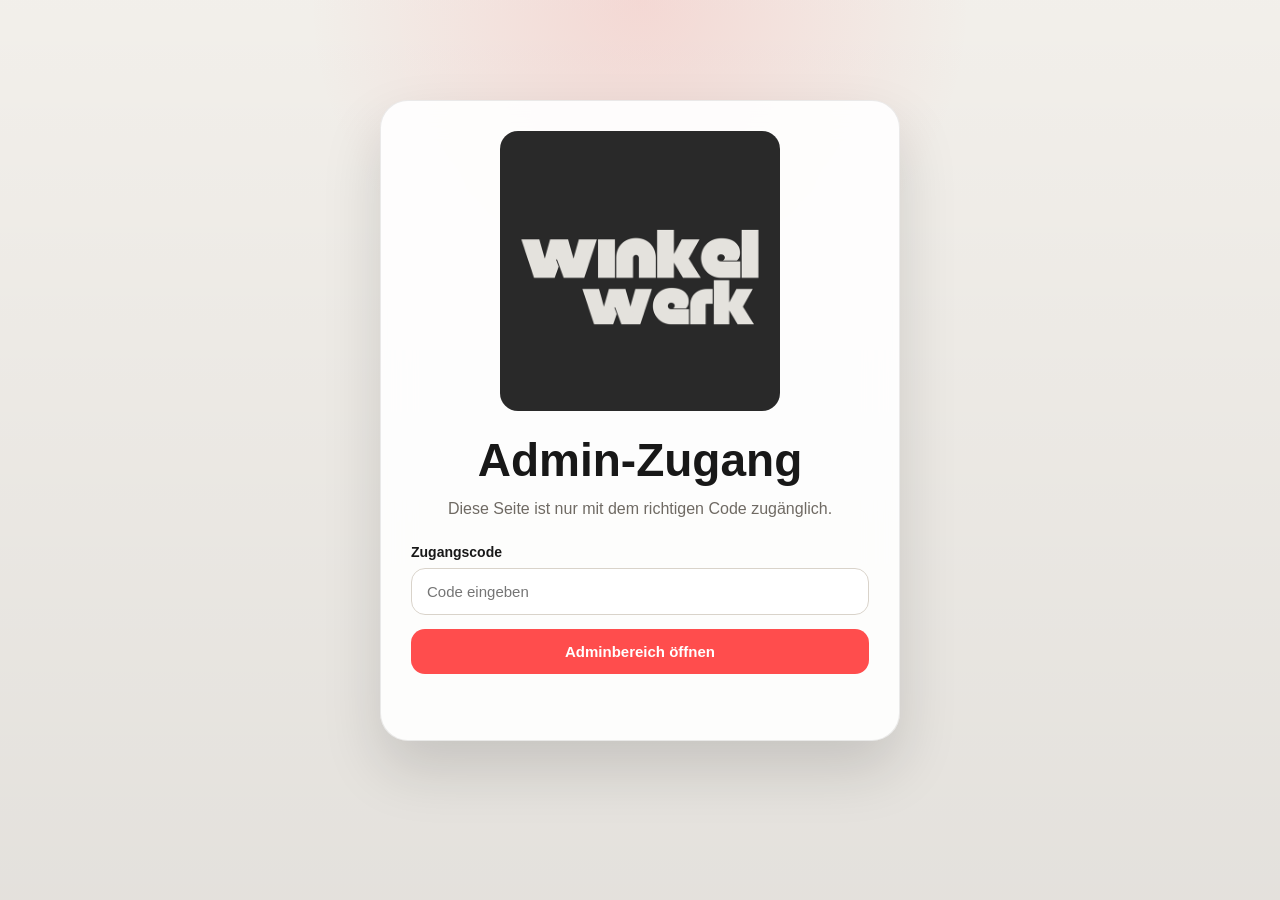
==== admin/index.html @ fc5ae202 "Add modular admin-managed menu" ====
<!DOCTYPE html>
<html lang="de">
<head>
  <meta charset="UTF-8">
  <meta name="viewport" content="width=device-width, initial-scale=1.0">
  <meta name="robots" content="noindex,nofollow">
  <meta name="theme-color" content="#101114">
  <meta name="color-scheme" content="light dark">
  <title>Winkelwerk Admin</title>
  <link rel="icon" type="image/png" href="../winkelwerlk.png">
  <link rel="apple-touch-icon" sizes="180x180" href="../apple-touch-icon.png">
  <link rel="manifest" href="../manifest.webmanifest">
  <script src="../app-config.js"></script>

  <style>
    :root {
      color-scheme: dark light;
      --bg: #f7f4ef;
      --panel: rgba(255, 255, 255, 0.9);
      --panel-strong: #ffffff;
      --text: #181818;
      --muted: #6f6a63;
      --border: rgba(0, 0, 0, 0.08);
      --accent: #ff4d4d;
      --accent-hover: #ea3c3c;
      --shadow: rgba(0, 0, 0, 0.14);
      --field-bg: #ffffff;
      --field-border: #d9d3ca;
      --success: #0f8f58;
      --error: #c0392b;
      --warning: #9a6700;
    }

    @media (prefers-color-scheme: dark) {
      :root {
        --bg: #0f1013;
        --panel: rgba(22, 24, 29, 0.9);
        --panel-strong: #17191d;
        --text: #f3f4f6;
        --muted: #a8afb8;
        --border: rgba(255, 255, 255, 0.09);
        --shadow: rgba(0, 0, 0, 0.38);
        --field-bg: #101217;
        --field-border: #2c3038;
      }
    }

    * {
      box-sizing: border-box;
      margin: 0;
      padding: 0;
      font-family: Arial, sans-serif;
    }

    body {
      min-height: 100vh;
      background:
        radial-gradient(circle at top, rgba(255, 77, 77, 0.14), transparent 30%),
        linear-gradient(180deg, rgba(0, 0, 0, 0.02), rgba(0, 0, 0, 0.08)),
        var(--bg);
      color: var(--text);
      padding: 28px 16px;
    }

    .shell {
      width: min(100%, 980px);
      margin: 0 auto;
    }

    .gate-panel,
    .admin-panel {
      background: var(--panel);
      border: 1px solid var(--border);
      border-radius: 28px;
      box-shadow: 0 28px 60px var(--shadow);
      backdrop-filter: blur(16px);
    }

    .gate-panel {
      width: min(100%, 520px);
      margin: 8vh auto 0;
      padding: 30px;
      text-align: center;
    }

    .brand {
      width: min(280px, 70%);
      display: block;
      margin: 0 auto 22px;
      border-radius: 18px;
    }

    h1 {
      font-size: clamp(32px, 5vw, 46px);
      margin-bottom: 10px;
    }

    h2 {
      font-size: clamp(24px, 3vw, 34px);
      margin-bottom: 10px;
    }

    p {
      line-height: 1.55;
    }

    .lead {
      color: var(--muted);
      margin-bottom: 22px;
    }

    form {
      display: grid;
      gap: 14px;
    }

    label {
      display: grid;
      gap: 8px;
      text-align: left;
      font-weight: bold;
      font-size: 14px;
    }

    input,
    textarea {
      width: 100%;
      padding: 14px 15px;
      border-radius: 14px;
      border: 1px solid var(--field-border);
      background: var(--field-bg);
      color: var(--text);
      font-size: 15px;
    }

    textarea {
      min-height: 180px;
      resize: vertical;
    }

    .btn,
    .ghost-btn {
      border: none;
      border-radius: 14px;
      padding: 14px 18px;
      font-size: 15px;
      font-weight: bold;
      cursor: pointer;
      transition: transform 0.18s ease, background-color 0.18s ease, opacity 0.18s ease;
    }

    .btn {
      background: var(--accent);
      color: #ffffff;
    }

    .btn:hover,
    .btn:focus-visible {
      background: var(--accent-hover);
      transform: translateY(-1px);
    }

    .ghost-btn {
      background: transparent;
      color: var(--text);
      border: 1px solid var(--border);
    }

    .ghost-btn:hover,
    .ghost-btn:focus-visible {
      background: rgba(127, 127, 127, 0.09);
    }

    .status {
      min-height: 22px;
      font-size: 14px;
      color: var(--muted);
    }

    .status.success {
      color: var(--success);
    }

    .status.error {
      color: var(--error);
    }

    .status.warning {
      color: var(--warning);
    }

    .admin-panel {
      display: none;
      padding: 26px;
    }

    .admin-panel.is-open {
      display: block;
    }

    .admin-topbar {
      display: flex;
      align-items: center;
      justify-content: space-between;
      gap: 16px;
      margin-bottom: 22px;
      padding-bottom: 18px;
      border-bottom: 1px solid var(--border);
    }

    .admin-kicker {
      color: var(--muted);
      font-size: 13px;
      text-transform: uppercase;
      letter-spacing: 0.12em;
      margin-bottom: 6px;
    }

    .grid {
      display: grid;
      grid-template-columns: 1fr 1fr;
      gap: 14px;
    }

    .admin-section {
      margin-top: 30px;
      padding-top: 26px;
      border-top: 1px solid var(--border);
    }

    .section-head {
      margin-bottom: 20px;
    }

    .section-head h3 {
      font-size: clamp(22px, 3vw, 30px);
      margin-bottom: 10px;
    }

    .section-head .lead {
      margin-bottom: 0;
    }

    .editor-grid {
      display: grid;
      grid-template-columns: minmax(0, 1.15fr) minmax(280px, 0.85fr);
      gap: 18px;
      align-items: start;
    }

    .editor-card,
    .menu-library {
      padding: 20px;
      border-radius: 22px;
      border: 1px solid var(--border);
      background: var(--panel-strong);
    }

    .menu-library-topbar {
      display: flex;
      align-items: center;
      justify-content: space-between;
      gap: 12px;
      margin-bottom: 14px;
    }

    .small-btn {
      padding: 10px 14px;
      font-size: 14px;
    }

    .check-field {
      display: grid;
      grid-template-columns: auto 1fr;
      align-items: center;
      gap: 12px;
      text-align: left;
    }

    .check-field input {
      width: 20px;
      height: 20px;
      padding: 0;
      margin: 0;
    }

    .action-row {
      display: flex;
      flex-wrap: wrap;
      gap: 10px;
    }

    .menu-admin-list {
      display: grid;
      gap: 12px;
    }

    .menu-admin-item {
      padding: 16px;
      border-radius: 18px;
      border: 1px solid var(--border);
      background: var(--field-bg);
    }

    .menu-admin-item.is-editing {
      border-color: rgba(255, 77, 77, 0.45);
      box-shadow: 0 0 0 1px rgba(255, 77, 77, 0.18);
    }

    .menu-admin-item.is-inactive {
      opacity: 0.75;
    }

    .menu-admin-header {
      display: flex;
      align-items: flex-start;
      justify-content: space-between;
      gap: 12px;
      margin-bottom: 8px;
    }

    .menu-admin-title {
      font-size: 18px;
      margin-bottom: 6px;
    }

    .menu-admin-meta,
    .menu-admin-description,
    .menu-admin-extra {
      color: var(--muted);
      font-size: 14px;
      line-height: 1.5;
    }

    .menu-admin-tags,
    .menu-admin-actions {
      display: flex;
      flex-wrap: wrap;
      gap: 8px;
    }

    .menu-admin-tags {
      margin: 12px 0;
    }

    .tag {
      display: inline-flex;
      align-items: center;
      padding: 6px 10px;
      border-radius: 999px;
      background: rgba(255, 77, 77, 0.1);
      color: var(--text);
      font-size: 12px;
      font-weight: bold;
    }

    .tag.is-muted {
      background: rgba(127, 127, 127, 0.12);
      color: var(--muted);
    }

    .empty-box {
      padding: 18px;
      border-radius: 18px;
      border: 1px dashed var(--field-border);
      color: var(--muted);
      line-height: 1.55;
    }

    .hint-box {
      margin-top: 20px;
      padding: 14px 16px;
      border-radius: 16px;
      background: rgba(255, 77, 77, 0.08);
      color: var(--muted);
      font-size: 14px;
    }

    .hidden {
      display: none;
    }

    @media (max-width: 760px) {
      body {
        padding: 18px 12px;
      }

      .gate-panel,
      .admin-panel {
        border-radius: 22px;
      }

      .gate-panel {
        padding: 22px 18px;
      }

      .admin-panel {
        padding: 18px;
      }

      .admin-topbar {
        align-items: flex-start;
        flex-direction: column;
      }

      .grid {
        grid-template-columns: 1fr;
      }

      .editor-grid {
        grid-template-columns: 1fr;
      }

      .menu-library-topbar {
        align-items: flex-start;
        flex-direction: column;
      }
    }
  </style>
</head>

<body>
  <main class="shell">
    <section class="gate-panel" id="gatePanel">
      <img class="brand" src="../winkelwerlk.png" alt="Winkelwerk">
      <h1>Admin-Zugang</h1>
      <p class="lead">Diese Seite ist nur mit dem richtigen Code zug&auml;nglich.</p>

      <form id="gateForm">
        <label>
          Zugangscode
          <input id="accessCode" type="password" placeholder="Code eingeben" autocomplete="current-password" required>
        </label>
        <button class="btn" type="submit">Adminbereich &ouml;ffnen</button>
        <p class="status" id="gateStatus"></p>
      </form>
    </section>

    <section class="admin-panel" id="adminPanel">
      <div class="admin-topbar">
        <div>
          <p class="admin-kicker">Winkelwerk Intern</p>
          <h2>Nachrichten senden</h2>
          <p class="lead">Von hier sendest du interne Website-Nachrichten an alle Geraete mit aktivem Winkelwerk-Push.</p>
        </div>
        <button class="ghost-btn" id="lockAdmin" type="button">Abmelden</button>
      </div>

      <form id="adminMessageForm">
        <div class="grid">
          <label>
            Titel
            <input type="text" name="title" placeholder="z. B. Neue Wochenkarte" required>
          </label>

          <label>
            Button / Ziel-Link
            <input type="text" name="target_url" placeholder="../inbox/ oder https://..." value="../inbox/" required>
          </label>
        </div>

        <label>
          Nachricht
          <textarea name="message_text" placeholder="Deine interne Nachricht..." required></textarea>
        </label>

        <button class="btn" type="submit">Nachricht senden</button>
        <p class="status" id="messageStatus"></p>
      </form>

      <div class="hint-box">
        Diese Seite sendet echte Web-Push-Nachrichten ueber dein Backend. Der sichtbare Zugangsschutz ist clientseitig, die eigentliche Sendefreigabe laeuft ueber denselben Admin-Code auf dem Backend.
      </div>

      <div class="admin-section">
        <div class="section-head">
          <p class="admin-kicker">Website Inhalt</p>
          <h3>Modulares Men&uuml; verwalten</h3>
          <p class="lead">Gerichte anlegen, bearbeiten, ausblenden oder in der Reihenfolge verschieben. Die Website laedt diese Eintr&auml;ge automatisch aus dem Backend.</p>
        </div>

        <div class="editor-grid">
          <div class="editor-card">
            <h3 id="menuEditorTitle">Neuen Eintrag anlegen</h3>

            <form id="menuItemForm">
              <input type="hidden" name="id" value="">

              <div class="grid">
                <label>
                  Titel
                  <input type="text" name="title" placeholder="z. B. Smashburger" required>
                </label>

                <label>
                  Preis
                  <input type="text" name="price" placeholder="z. B. 14,90 EUR">
                </label>

                <label>
                  Kategorie
                  <input type="text" name="category" placeholder="z. B. Burger">
                </label>

                <label>
                  Badge
                  <input type="text" name="badge" placeholder="z. B. Bestseller">
                </label>

                <label>
                  Bild-URL
                  <input type="url" name="image_url" placeholder="https://...">
                </label>

                <label>
                  Button-Label
                  <input type="text" name="cta_label" placeholder="z. B. Details">
                </label>

                <label>
                  Button-Link
                  <input type="text" name="cta_url" placeholder="./kontakt oder https://...">
                </label>
              </div>

              <label>
                Beschreibung
                <textarea name="description" placeholder="Kurze Beschreibung des Gerichts..." required></textarea>
              </label>

              <label class="check-field">
                <input type="checkbox" name="is_active" checked>
                <span>Eintrag auf der Website sichtbar schalten</span>
              </label>

              <div class="action-row">
                <button class="btn" type="submit">Eintrag speichern</button>
                <button class="ghost-btn" id="menuResetButton" type="button">Neu beginnen</button>
              </div>

              <p class="status" id="menuFormStatus"></p>
            </form>
          </div>

          <div class="menu-library">
            <div class="menu-library-topbar">
              <div>
                <h3>Vorhandene Eintr&auml;ge</h3>
                <p class="lead">Hier steuerst du Reihenfolge und Sichtbarkeit.</p>
              </div>
              <button class="ghost-btn small-btn" id="refreshMenuItems" type="button">Neu laden</button>
            </div>

            <div class="menu-admin-list" id="menuAdminList"></div>
            <p class="status" id="menuListStatus"></p>
          </div>
        </div>
      </div>
    </section>
  </main>

  <script>
    const appConfig = window.WINKELWERK_APP_CONFIG || {};
    const ACCESS_CODE_HASH = appConfig.adminCodeHash || "6209c99de88145d6dfd861fa1805e7e7cd1c7a1084d79f080f9dc5c8cf973a6e";
    const API_BASE = String(appConfig.pushApiBaseUrl || "").replace(/\/+$/, "");
    const gateForm = document.getElementById("gateForm");
    const gatePanel = document.getElementById("gatePanel");
    const adminPanel = document.getElementById("adminPanel");
    const gateStatus = document.getElementById("gateStatus");
    const accessCode = document.getElementById("accessCode");
    const lockAdmin = document.getElementById("lockAdmin");
    const adminMessageForm = document.getElementById("adminMessageForm");
    const messageStatus = document.getElementById("messageStatus");
    const menuItemForm = document.getElementById("menuItemForm");
    const menuFormStatus = document.getElementById("menuFormStatus");
    const menuListStatus = document.getElementById("menuListStatus");
    const menuAdminList = document.getElementById("menuAdminList");
    const menuEditorTitle = document.getElementById("menuEditorTitle");
    const menuResetButton = document.getElementById("menuResetButton");
    const refreshMenuItems = document.getElementById("refreshMenuItems");
    let currentAdminCode = "";
    let menuItems = [];

    function setStatus(target, message, type) {
      target.textContent = message;
      target.className = "status" + (type ? " " + type : "");
    }

    async function sha256(value) {
      const buffer = await crypto.subtle.digest("SHA-256", new TextEncoder().encode(value));
      return Array.from(new Uint8Array(buffer))
        .map((part) => part.toString(16).padStart(2, "0"))
        .join("");
    }

    function openAdminPanel() {
      gatePanel.classList.add("hidden");
      adminPanel.classList.add("is-open");
    }

    function backendConfigured() {
      return Boolean(API_BASE);
    }

    async function requestJson(path, options) {
      const method = options && options.method ? options.method : "GET";
      const payload = options ? options.payload : undefined;
      const headers = {};

      if (currentAdminCode) {
        headers["x-admin-code"] = currentAdminCode;
      }

      if (payload !== undefined) {
        headers["Content-Type"] = "application/json";
      }

      const response = await fetch(API_BASE + path, {
        method,
        headers,
        body: payload !== undefined ? JSON.stringify(payload) : undefined
      });

      if (!response.ok) {
        const errorText = await response.text();
        throw new Error(errorText || "Request failed");
      }

      const contentType = response.headers.get("content-type") || "";
      return contentType.includes("application/json") ? response.json() : null;
    }

    function compareMenuItems(a, b) {
      return Number(a.sortOrder || 0) - Number(b.sortOrder || 0);
    }

    function normalizeMenuItem(item) {
      return {
        id: String(item && item.id ? item.id : ""),
        title: String(item && item.title ? item.title : "").trim(),
        description: String(item && item.description ? item.description : "").trim(),
        imageUrl: String(item && item.imageUrl ? item.imageUrl : "").trim(),
        price: String(item && item.price ? item.price : "").trim(),
        category: String(item && item.category ? item.category : "").trim(),
        badge: String(item && item.badge ? item.badge : "").trim(),
        ctaLabel: String(item && item.ctaLabel ? item.ctaLabel : "").trim(),
        ctaUrl: String(item && item.ctaUrl ? item.ctaUrl : "").trim(),
        isActive: item && item.isActive !== false,
        sortOrder: Number.isFinite(Number(item && item.sortOrder)) ? Number(item.sortOrder) : 0
      };
    }

    function getMenuFormId() {
      return String(menuItemForm.elements.id.value || "");
    }

    function setMenuEditorTitle(editing) {
      menuEditorTitle.textContent = editing ? "Eintrag bearbeiten" : "Neuen Eintrag anlegen";
    }

    function createTag(label, muted) {
      const tag = document.createElement("span");
      tag.className = "tag" + (muted ? " is-muted" : "");
      tag.textContent = label;
      return tag;
    }

    function createActionButton(label, action, itemId) {
      const button = document.createElement("button");
      button.type = "button";
      button.className = "ghost-btn small-btn";
      button.textContent = label;
      button.dataset.action = action;
      button.dataset.id = itemId;
      return button;
    }

    function getMenuItemById(itemId) {
      return menuItems.find(function (item) {
        return item.id === itemId;
      }) || null;
    }

    function renderMenuAdminList() {
      menuAdminList.replaceChildren();

      if (!menuItems.length) {
        const emptyBox = document.createElement("div");
        emptyBox.className = "empty-box";
        emptyBox.textContent = "Noch keine Menue-Eintraege vorhanden. Lege jetzt den ersten Eintrag an.";
        menuAdminList.appendChild(emptyBox);
        return;
      }

      const activeFormId = getMenuFormId();
      const sortedItems = menuItems.slice().sort(compareMenuItems);

      sortedItems.forEach(function (item, index) {
        const article = document.createElement("article");
        article.className = "menu-admin-item";

        if (!item.isActive) {
          article.classList.add("is-inactive");
        }

        if (item.id === activeFormId) {
          article.classList.add("is-editing");
        }

        const header = document.createElement("div");
        header.className = "menu-admin-header";

        const titleWrap = document.createElement("div");
        const title = document.createElement("h4");
        title.className = "menu-admin-title";
        title.textContent = item.title || "Ohne Titel";

        const meta = document.createElement("p");
        meta.className = "menu-admin-meta";
        meta.textContent = "Position " + (index + 1) + (item.price ? " - " + item.price : "");

        titleWrap.appendChild(title);
        titleWrap.appendChild(meta);

        header.appendChild(titleWrap);
        header.appendChild(createTag(item.isActive ? "Live" : "Ausgeblendet", !item.isActive));
        article.appendChild(header);

        if (item.category || item.badge) {
          const tags = document.createElement("div");
          tags.className = "menu-admin-tags";

          if (item.category) {
            tags.appendChild(createTag(item.category, false));
          }

          if (item.badge) {
            tags.appendChild(createTag(item.badge, false));
          }

          article.appendChild(tags);
        }

        const description = document.createElement("p");
        description.className = "menu-admin-description";
        description.textContent = item.description;
        article.appendChild(description);

        if (item.imageUrl || item.ctaLabel || item.ctaUrl) {
          const extra = document.createElement("p");
          extra.className = "menu-admin-extra";
          extra.textContent = [
            item.imageUrl ? "Bild hinterlegt" : "",
            item.ctaLabel ? "Button: " + item.ctaLabel : "",
            item.ctaUrl ? "Link gesetzt" : ""
          ].filter(Boolean).join(" - ");
          article.appendChild(extra);
        }

        const actions = document.createElement("div");
        actions.className = "menu-admin-actions";
        actions.appendChild(createActionButton("Bearbeiten", "edit", item.id));
        actions.appendChild(createActionButton("Hoch", "up", item.id));
        actions.appendChild(createActionButton("Runter", "down", item.id));
        actions.appendChild(createActionButton(item.isActive ? "Ausblenden" : "Einblenden", "toggle", item.id));
        actions.appendChild(createActionButton("Loeschen", "delete", item.id));
        article.appendChild(actions);

        menuAdminList.appendChild(article);
      });
    }

    function fillMenuForm(item, preserveStatus) {
      menuItemForm.elements.id.value = item.id;
      menuItemForm.elements.title.value = item.title;
      menuItemForm.elements.price.value = item.price;
      menuItemForm.elements.category.value = item.category;
      menuItemForm.elements.badge.value = item.badge;
      menuItemForm.elements.image_url.value = item.imageUrl;
      menuItemForm.elements.cta_label.value = item.ctaLabel;
      menuItemForm.elements.cta_url.value = item.ctaUrl;
      menuItemForm.elements.description.value = item.description;
      menuItemForm.elements.is_active.checked = Boolean(item.isActive);
      setMenuEditorTitle(true);

      if (!preserveStatus) {
        setStatus(menuFormStatus, "Eintrag wird bearbeitet.", "");
      }

      renderMenuAdminList();

      if (!preserveStatus) {
        menuItemForm.scrollIntoView({
          behavior: "smooth",
          block: "start"
        });
      }
    }

    function resetMenuForm() {
      menuItemForm.reset();
      menuItemForm.elements.id.value = "";
      menuItemForm.elements.is_active.checked = true;
      setMenuEditorTitle(false);
      setStatus(menuFormStatus, "", "");
      renderMenuAdminList();
    }

    function syncMenuFormFromState() {
      const itemId = getMenuFormId();

      if (!itemId) {
        renderMenuAdminList();
        return;
      }

      const freshItem = getMenuItemById(itemId);

      if (!freshItem) {
        resetMenuForm();
        return;
      }

      fillMenuForm(freshItem, true);
    }

    function lockAdminPanel() {
      currentAdminCode = "";
      menuItems = [];
      adminPanel.classList.remove("is-open");
      gatePanel.classList.remove("hidden");
      accessCode.value = "";
      setStatus(gateStatus, "", "");
      setStatus(messageStatus, "", "");
      setStatus(menuListStatus, "", "");
      resetMenuForm();
      renderMenuAdminList();
    }

    async function loadMenuItems(options) {
      const silent = options && options.silent;

      if (!backendConfigured()) {
        menuItems = [];
        renderMenuAdminList();
        setStatus(menuListStatus, "Backend fehlt: Trage zuerst die Push-API in app-config.js ein.", "warning");
        return;
      }

      if (!currentAdminCode) {
        return;
      }

      if (!silent) {
        setStatus(menuListStatus, "Menue wird geladen ...", "");
      }

      try {
        const result = await requestJson("/menu-admin");
        menuItems = (Array.isArray(result && result.items) ? result.items : [])
          .map(normalizeMenuItem)
          .sort(compareMenuItems);

        renderMenuAdminList();
        syncMenuFormFromState();

        if (!menuItems.length) {
          setStatus(menuListStatus, "Noch keine Menue-Eintraege vorhanden.", "");
          return;
        }

        setStatus(menuListStatus, "Menue geladen.", "success");
      } catch (error) {
        console.log(error);
        setStatus(menuListStatus, "Menue konnte nicht geladen werden.", "error");
      }
    }

    async function saveMenuItem(payload, options) {
      const resetAfterSave = !options || options.resetAfterSave !== false;
      const successMessage = options && options.successMessage ? options.successMessage : "Eintrag gespeichert.";

      setStatus(menuFormStatus, "Eintrag wird gespeichert ...", "");

      try {
        await requestJson("/menu-admin", {
          method: "POST",
          payload: Object.assign({
            operation: "save"
          }, payload)
        });

        await loadMenuItems({
          silent: true
        });

        if (resetAfterSave) {
          resetMenuForm();
        } else {
          syncMenuFormFromState();
        }

        setStatus(menuFormStatus, successMessage, "success");
        setStatus(menuListStatus, "Menue aktualisiert.", "success");
      } catch (error) {
        console.log(error);
        setStatus(menuFormStatus, "Speichern fehlgeschlagen. Pruefe Eingaben und Backend.", "error");
      }
    }

    async function deleteMenuItem(itemId) {
      if (!window.confirm("Diesen Menue-Eintrag wirklich loeschen?")) {
        return;
      }

      setStatus(menuListStatus, "Eintrag wird geloescht ...", "");

      try {
        await requestJson("/menu-admin", {
          method: "POST",
          payload: {
            operation: "delete",
            id: itemId
          }
        });

        menuItems = menuItems.filter(function (item) {
          return item.id !== itemId;
        });

        if (getMenuFormId() === itemId) {
          resetMenuForm();
        } else {
          renderMenuAdminList();
        }

        setStatus(menuListStatus, "Eintrag geloescht.", "success");
      } catch (error) {
        console.log(error);
        setStatus(menuListStatus, "Loeschen fehlgeschlagen.", "error");
      }
    }

    async function reorderMenuItems(nextItems) {
      setStatus(menuListStatus, "Reihenfolge wird gespeichert ...", "");

      try {
        const result = await requestJson("/menu-admin", {
          method: "POST",
          payload: {
            operation: "reorder",
            items: nextItems.map(function (item, index) {
              return {
                id: item.id,
                sortOrder: index
              };
            })
          }
        });

        menuItems = (Array.isArray(result && result.items) ? result.items : [])
          .map(normalizeMenuItem)
          .sort(compareMenuItems);

        renderMenuAdminList();
        syncMenuFormFromState();
        setStatus(menuListStatus, "Reihenfolge gespeichert.", "success");
      } catch (error) {
        console.log(error);
        setStatus(menuListStatus, "Reihenfolge konnte nicht gespeichert werden.", "error");
      }
    }

    gateForm.addEventListener("submit", async function (event) {
      event.preventDefault();
      setStatus(gateStatus, "Code wird geprueft ...", "");

      try {
        const trimmedCode = accessCode.value.trim();
        const submittedHash = await sha256(trimmedCode);

        if (submittedHash === ACCESS_CODE_HASH) {
          currentAdminCode = trimmedCode;
          setStatus(gateStatus, "Zugang gewaehhrt.", "success");
          openAdminPanel();

          if (!backendConfigured()) {
            setStatus(messageStatus, "Backend fehlt: Trage zuerst die Push-API in app-config.js ein.", "warning");
            setStatus(menuListStatus, "Backend fehlt: Trage zuerst die Push-API in app-config.js ein.", "warning");
          } else {
            await loadMenuItems();
          }

          return;
        }

        setStatus(gateStatus, "Falscher Code.", "error");
      } catch (error) {
        console.log(error);
        setStatus(gateStatus, "Der Code konnte gerade nicht geprueft werden.", "error");
      }
    });

    lockAdmin.addEventListener("click", function () {
      lockAdminPanel();
    });

    adminMessageForm.addEventListener("submit", async function (event) {
      event.preventDefault();

      if (!currentAdminCode) {
        setStatus(messageStatus, "Bitte entsperre den Adminbereich erneut mit dem Code.", "warning");
        return;
      }

      if (!backendConfigured()) {
        setStatus(messageStatus, "app-config.js ist noch nicht mit deinem Backend verbunden.", "warning");
        return;
      }

      setStatus(messageStatus, "Interne Nachricht wird gesendet ...", "");

      const formData = new FormData(adminMessageForm);
      const title = String(formData.get("title") || "").trim();
      const messageText = String(formData.get("message_text") || "").trim();
      const targetUrl = String(formData.get("target_url") || "../inbox/").trim();

      try {
        const result = await requestJson("/send", {
          method: "POST",
          payload: {
            title: title,
            body: messageText,
            url: new URL(targetUrl, window.location.href).href
          }
        });

        const sentCount = typeof result.sentCount === "number" ? result.sentCount : 0;
        setStatus(messageStatus, "Nachricht erfolgreich an " + sentCount + " Geraet(e) gesendet.", "success");
        adminMessageForm.reset();
        adminMessageForm.elements.target_url.value = "../inbox/";
      } catch (error) {
        console.log(error);
        setStatus(messageStatus, "Senden fehlgeschlagen. Pruefe Backend, Code und Push-Abos.", "error");
      }
    });

    menuResetButton.addEventListener("click", function () {
      resetMenuForm();
    });

    refreshMenuItems.addEventListener("click", function () {
      loadMenuItems();
    });

    menuItemForm.addEventListener("submit", async function (event) {
      event.preventDefault();

      if (!currentAdminCode) {
        setStatus(menuFormStatus, "Bitte entsperre den Adminbereich erneut mit dem Code.", "warning");
        return;
      }

      if (!backendConfigured()) {
        setStatus(menuFormStatus, "app-config.js ist noch nicht mit deinem Backend verbunden.", "warning");
        return;
      }

      const formData = new FormData(menuItemForm);
      const itemId = String(formData.get("id") || "").trim();
      const title = String(formData.get("title") || "").trim();
      const description = String(formData.get("description") || "").trim();

      if (!title || !description) {
        setStatus(menuFormStatus, "Titel und Beschreibung sind Pflichtfelder.", "warning");
        return;
      }

      const existingItem = itemId ? getMenuItemById(itemId) : null;

      await saveMenuItem({
        id: itemId,
        title: title,
        description: description,
        price: String(formData.get("price") || "").trim(),
        category: String(formData.get("category") || "").trim(),
        badge: String(formData.get("badge") || "").trim(),
        imageUrl: String(formData.get("image_url") || "").trim(),
        ctaLabel: String(formData.get("cta_label") || "").trim(),
        ctaUrl: String(formData.get("cta_url") || "").trim(),
        isActive: menuItemForm.elements.is_active.checked,
        sortOrder: existingItem ? existingItem.sortOrder : menuItems.length
      }, {
        resetAfterSave: true,
        successMessage: itemId ? "Eintrag gespeichert." : "Eintrag angelegt."
      });
    });

    menuAdminList.addEventListener("click", async function (event) {
      const button = event.target.closest("button[data-action]");

      if (!button) {
        return;
      }

      const action = button.dataset.action;
      const itemId = button.dataset.id;
      const item = getMenuItemById(itemId);

      if (!item) {
        return;
      }

      if (action === "edit") {
        fillMenuForm(item, false);
        return;
      }

      if (action === "toggle") {
        await saveMenuItem({
          id: item.id,
          title: item.title,
          description: item.description,
          price: item.price,
          category: item.category,
          badge: item.badge,
          imageUrl: item.imageUrl,
          ctaLabel: item.ctaLabel,
          ctaUrl: item.ctaUrl,
          isActive: !item.isActive,
          sortOrder: item.sortOrder
        }, {
          resetAfterSave: false,
          successMessage: item.isActive ? "Eintrag ausgeblendet." : "Eintrag eingeblendet."
        });
        return;
      }

      if (action === "delete") {
        await deleteMenuItem(item.id);
        return;
      }

      if (action === "up" || action === "down") {
        const sortedItems = menuItems.slice().sort(compareMenuItems);
        const itemIndex = sortedItems.findIndex(function (entry) {
          return entry.id === item.id;
        });
        const swapWith = action === "up" ? itemIndex - 1 : itemIndex + 1;

        if (itemIndex < 0 || swapWith < 0 || swapWith >= sortedItems.length) {
          return;
        }

        const nextItems = sortedItems.slice();
        const currentItem = nextItems[itemIndex];
        nextItems[itemIndex] = nextItems[swapWith];
        nextItems[swapWith] = currentItem;
        await reorderMenuItems(nextItems);
      }
    });

    renderMenuAdminList();
  </script>
</body>
</html>
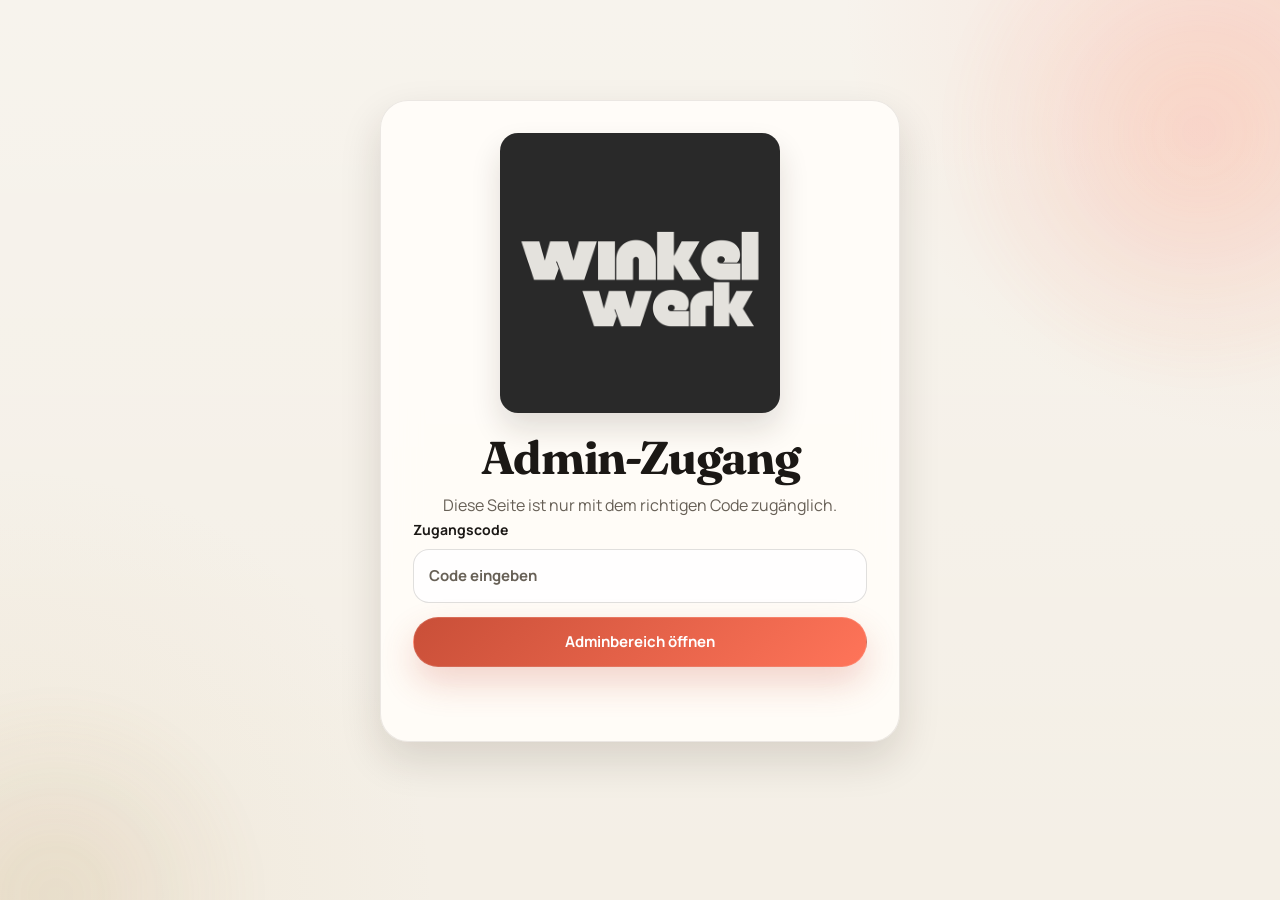
==== commit b90cd3b9: "hzm" ====
--- a/admin/index.html
+++ b/admin/index.html
@@ -123,7 +123,8 @@
     }
 
     input,
-    textarea {
+    textarea,
+    select {
       width: 100%;
       padding: 14px 15px;
       border-radius: 14px;
@@ -136,6 +137,49 @@
     textarea {
       min-height: 180px;
       resize: vertical;
+    }
+
+    fieldset {
+      min-width: 0;
+      border: 1px solid var(--field-border);
+      border-radius: 18px;
+      padding: 12px;
+    }
+
+    legend {
+      padding: 0 6px;
+      font-size: 14px;
+      font-weight: bold;
+    }
+
+    .period-grid {
+      display: grid;
+      gap: 10px;
+    }
+
+    .period-choice {
+      display: grid;
+      grid-template-columns: auto 1fr;
+      align-items: center;
+      gap: 10px;
+      padding: 10px 12px;
+      border-radius: 14px;
+      background: rgba(127, 127, 127, 0.06);
+      cursor: pointer;
+      text-align: left;
+    }
+
+    .period-choice input {
+      width: 18px;
+      height: 18px;
+      margin: 0;
+      padding: 0;
+    }
+
+    .period-choice span {
+      font-size: 14px;
+      font-weight: bold;
+      line-height: 1.45;
     }
 
     .btn,
@@ -256,6 +300,13 @@
       background: var(--panel-strong);
     }
 
+    .settings-card {
+      padding: 20px;
+      border-radius: 22px;
+      border: 1px solid var(--border);
+      background: var(--panel-strong);
+    }
+
     .menu-library-topbar {
       display: flex;
       align-items: center;
@@ -330,6 +381,10 @@
       color: var(--muted);
       font-size: 14px;
       line-height: 1.5;
+    }
+
+    .subscription-admin-url {
+      word-break: break-word;
     }
 
     .menu-admin-tags,
@@ -417,6 +472,7 @@
       }
     }
   </style>
+  <link rel="stylesheet" href="../style.css">
 </head>
 
 <body>
@@ -441,9 +497,12 @@
         <div>
           <p class="admin-kicker">Winkelwerk Intern</p>
           <h2>Nachrichten senden</h2>
-          <p class="lead">Von hier sendest du interne Website-Nachrichten an alle Geraete mit aktivem Winkelwerk-Push.</p>
+          <p class="lead">Von hier sendest du interne Website-Nachrichten an alle Geräte mit aktivem Winkelwerk-Push.</p>
         </div>
-        <button class="ghost-btn" id="lockAdmin" type="button">Abmelden</button>
+        <div class="actions">
+          <a class="ghost-btn small-btn" href="../mitarbeiter/">Mitarbeiterportal</a>
+          <button class="ghost-btn" id="lockAdmin" type="button">Abmelden</button>
+        </div>
       </div>
 
       <form id="adminMessageForm">
@@ -469,24 +528,79 @@
       </form>
 
       <div class="hint-box">
-        Diese Seite sendet echte Web-Push-Nachrichten ueber dein Backend. Der sichtbare Zugangsschutz ist clientseitig, die eigentliche Sendefreigabe laeuft ueber denselben Admin-Code auf dem Backend.
+        Diese Seite sendet echte Web-Push-Nachrichten über dein Backend. Der sichtbare Zugangsschutz ist clientseitig, die eigentliche Sendefreigabe läuft über denselben Admin-Code auf dem Backend.
+      </div>
+
+      <div class="admin-section">
+        <div class="section-head">
+          <p class="admin-kicker">Push &Uuml;berblick</p>
+          <h3>Abonnenten verwalten</h3>
+          <p class="lead">Hier siehst du aktuell gespeicherte Push-Abos. Ohne Login-System lassen sich Ger&auml;t, Browser und Quelle erkennen, aber nicht sicher die konkrete Person.</p>
+        </div>
+
+        <div class="menu-library">
+          <div class="menu-library-topbar">
+            <div>
+              <h3>Aktive Push-Abos</h3>
+              <p class="lead">Einzelne Abonnenten kannst du hier direkt entfernen.</p>
+            </div>
+            <button class="ghost-btn small-btn" id="refreshSubscriptions" type="button">Neu laden</button>
+          </div>
+
+          <div class="menu-admin-list" id="subscriptionAdminList"></div>
+          <p class="status" id="subscriptionListStatus"></p>
+        </div>
+      </div>
+
+      <div class="admin-section">
+        <div class="section-head">
+          <p class="admin-kicker">Website Status</p>
+          <h3>Wartungsmodus</h3>
+          <p class="lead">Wenn der Wartungsmodus aktiv ist, sieht die Hauptseite statt des Inhalts einen grossen Hinweis, dass die Website gerade bearbeitet wird. Der Adminbereich bleibt weiter erreichbar.</p>
+        </div>
+
+        <div class="settings-card">
+          <form id="siteSettingsForm">
+            <label class="check-field">
+              <input type="checkbox" name="maintenance_mode">
+              <span>Wartungsmodus auf der Hauptseite aktivieren</span>
+            </label>
+
+            <button class="btn" type="submit">Status speichern</button>
+            <p class="status" id="siteSettingsStatus"></p>
+          </form>
+        </div>
       </div>
 
       <div class="admin-section">
         <div class="section-head">
           <p class="admin-kicker">Website Inhalt</p>
-          <h3>Modulares Men&uuml; verwalten</h3>
-          <p class="lead">Gerichte anlegen, bearbeiten, ausblenden oder in der Reihenfolge verschieben. Die Website laedt diese Eintr&auml;ge automatisch aus dem Backend.</p>
+          <h3>Men&uuml;, Poster &amp; Sticker verwalten</h3>
+          <p class="lead">Gerichte, Getr&auml;nke, Poster und Sticker anlegen, bearbeiten, ausblenden oder in der Reihenfolge verschieben. Poster und Sticker erscheinen automatisch auf ihrer eigenen Website-Seite.</p>
         </div>
 
         <div class="editor-grid">
           <div class="editor-card">
-            <h3 id="menuEditorTitle">Neuen Eintrag anlegen</h3>
+            <h3 id="menuEditorTitle">Neuen Website-Inhalt anlegen</h3>
 
             <form id="menuItemForm">
               <input type="hidden" name="id" value="">
 
               <div class="grid">
+                <label>
+                  Typ
+                  <select name="item_type">
+                    <optgroup label="Gastronomie">
+                      <option value="food">Speise</option>
+                      <option value="drink">Getr&auml;nk</option>
+                    </optgroup>
+                    <optgroup label="Shop">
+                      <option value="poster">Poster</option>
+                      <option value="sticker">Sticker</option>
+                    </optgroup>
+                  </select>
+                </label>
+
                 <label>
                   Titel
                   <input type="text" name="title" placeholder="z. B. Smashburger" required>
@@ -501,6 +615,28 @@
                   Kategorie
                   <input type="text" name="category" placeholder="z. B. Burger">
                 </label>
+
+                <fieldset id="menuPeriodFieldset">
+                  <legend>Karte / Zeitfenster</legend>
+                  <div class="period-grid">
+                    <label class="period-choice">
+                      <input type="checkbox" name="menu_periods" value="all_day" checked>
+                      <span>Ganzt&auml;gig sichtbar</span>
+                    </label>
+                    <label class="period-choice">
+                      <input type="checkbox" name="menu_periods" value="breakfast">
+                      <span>Fr&uuml;hst&uuml;ckskarte 09:00 - 12:00</span>
+                    </label>
+                    <label class="period-choice">
+                      <input type="checkbox" name="menu_periods" value="lunch">
+                      <span>Mittagskarte 12:00 - 17:00</span>
+                    </label>
+                    <label class="period-choice">
+                      <input type="checkbox" name="menu_periods" value="dinner">
+                      <span>Abendkarte 17:00 - 21:00</span>
+                    </label>
+                  </div>
+                </fieldset>
 
                 <label>
                   Badge
@@ -525,7 +661,7 @@
 
               <label>
                 Beschreibung
-                <textarea name="description" placeholder="Kurze Beschreibung des Gerichts..." required></textarea>
+                <textarea name="description" placeholder="Kurze Beschreibung des Eintrags..." required></textarea>
               </label>
 
               <label class="check-field">
@@ -534,7 +670,7 @@
               </label>
 
               <div class="action-row">
-                <button class="btn" type="submit">Eintrag speichern</button>
+                <button class="btn" type="submit">Inhalt speichern</button>
                 <button class="ghost-btn" id="menuResetButton" type="button">Neu beginnen</button>
               </div>
 
@@ -545,8 +681,8 @@
           <div class="menu-library">
             <div class="menu-library-topbar">
               <div>
-                <h3>Vorhandene Eintr&auml;ge</h3>
-                <p class="lead">Hier steuerst du Reihenfolge und Sichtbarkeit.</p>
+                <h3>Vorhandene Inhalte</h3>
+                <p class="lead">Hier steuerst du Reihenfolge und Sichtbarkeit aller Men&uuml;- und Shop-Inhalte.</p>
               </div>
               <button class="ghost-btn small-btn" id="refreshMenuItems" type="button">Neu laden</button>
             </div>
@@ -556,13 +692,34 @@
           </div>
         </div>
       </div>
+
+      <div class="admin-section">
+        <div class="section-head">
+          <p class="admin-kicker">Bestellungen</p>
+          <h3>Eingegangene Demo-Bestellungen</h3>
+          <p class="lead">Die Bestellseite schreibt hier ihre Bestellungen ins Backend. Du kannst Eintr&auml;ge ansehen und entfernen.</p>
+        </div>
+
+        <div class="menu-library">
+          <div class="menu-library-topbar">
+            <div>
+              <h3>Bestell&uuml;bersicht</h3>
+              <p class="lead">Jede Demo-Bestellung landet hier mit Positionen, Kontakt und Zeitstempel.</p>
+            </div>
+            <button class="ghost-btn small-btn" id="refreshOrders" type="button">Neu laden</button>
+          </div>
+
+          <div class="menu-admin-list" id="orderAdminList"></div>
+          <p class="status" id="orderListStatus"></p>
+        </div>
+      </div>
     </section>
   </main>
 
   <script>
     const appConfig = window.WINKELWERK_APP_CONFIG || {};
     const ACCESS_CODE_HASH = appConfig.adminCodeHash || "6209c99de88145d6dfd861fa1805e7e7cd1c7a1084d79f080f9dc5c8cf973a6e";
-    const API_BASE = String(appConfig.pushApiBaseUrl || "").replace(/\/+$/, "");
+    const API_BASE = String(appConfig.pushFunctionUrl || appConfig.pushApiBaseUrl || "").replace(/\/+$/, "");
     const gateForm = document.getElementById("gateForm");
     const gatePanel = document.getElementById("gatePanel");
     const adminPanel = document.getElementById("adminPanel");
@@ -578,8 +735,18 @@
     const menuEditorTitle = document.getElementById("menuEditorTitle");
     const menuResetButton = document.getElementById("menuResetButton");
     const refreshMenuItems = document.getElementById("refreshMenuItems");
+    const siteSettingsForm = document.getElementById("siteSettingsForm");
+    const siteSettingsStatus = document.getElementById("siteSettingsStatus");
+    const refreshSubscriptions = document.getElementById("refreshSubscriptions");
+    const subscriptionAdminList = document.getElementById("subscriptionAdminList");
+    const subscriptionListStatus = document.getElementById("subscriptionListStatus");
+    const refreshOrders = document.getElementById("refreshOrders");
+    const orderAdminList = document.getElementById("orderAdminList");
+    const orderListStatus = document.getElementById("orderListStatus");
     let currentAdminCode = "";
     let menuItems = [];
+    let subscriptions = [];
+    let orders = [];
 
     function setStatus(target, message, type) {
       target.textContent = message;
@@ -602,6 +769,87 @@
       return Boolean(API_BASE);
     }
 
+    async function readErrorMessage(response) {
+      const contentType = response.headers.get("content-type") || "";
+
+      if (contentType.includes("application/json")) {
+        const result = await response.json().catch(() => null);
+
+        if (result && typeof result.error === "string" && result.error.trim()) {
+          return result.error.trim();
+        }
+      }
+
+      const errorText = await response.text().catch(() => "");
+      return errorText || "Request failed";
+    }
+
+    function describeSiteSettingsError(error, action) {
+      const errorMessage = String(error && error.message ? error.message : "");
+      const normalized = errorMessage.toLowerCase();
+      const migrationHint = "Bitte führe die Migration 20260429_site_settings.sql aus und deploye push-api neu.";
+
+      if (
+        normalized.includes("site_settings")
+        || normalized.includes("unknown action")
+        || normalized.includes("migration")
+      ) {
+        return action === "load"
+          ? "Wartungsmodus konnte nicht geladen werden. " + migrationHint
+          : "Wartungsmodus konnte nicht gespeichert werden. " + migrationHint;
+      }
+
+      return action === "load"
+        ? "Wartungsmodus konnte nicht geladen werden."
+        : "Wartungsmodus konnte nicht gespeichert werden.";
+    }
+
+    function describeSubscriptionsError(error, action) {
+      const errorMessage = String(error && error.message ? error.message : "");
+      const normalized = errorMessage.toLowerCase();
+      const deployHint = "Bitte deploye push-api neu, damit subscriptions-admin verfuegbar ist.";
+
+      if (
+        normalized.includes("method not allowed")
+        || normalized.includes("unknown action")
+        || normalized.includes("not found")
+      ) {
+        return action === "load"
+          ? "Push-Abonnenten konnten nicht geladen werden. " + deployHint
+          : "Abonnent konnte nicht entfernt werden. " + deployHint;
+      }
+
+      return action === "load"
+        ? "Push-Abonnenten konnten nicht geladen werden."
+        : "Abonnent konnte nicht entfernt werden.";
+    }
+
+    function describeOrdersError(error, action) {
+      const errorMessage = String(error && error.message ? error.message : "");
+      const normalized = errorMessage.toLowerCase();
+      const deployHint = "Bitte fuehre die neue Migration aus und deploye push-api neu.";
+
+      if (
+        normalized.includes("method not allowed")
+        || normalized.includes("unknown action")
+        || normalized.includes("not found")
+      ) {
+        return action === "load"
+          ? "Bestellungen konnten nicht geladen werden. " + deployHint
+          : "Bestellung konnte nicht entfernt werden. " + deployHint;
+      }
+
+      if (normalized.includes("order_requests")) {
+        return action === "load"
+          ? "Bestellungen konnten nicht geladen werden. " + deployHint
+          : "Bestellung konnte nicht entfernt werden. " + deployHint;
+      }
+
+      return action === "load"
+        ? "Bestellungen konnten nicht geladen werden."
+        : "Bestellung konnte nicht entfernt werden.";
+    }
+
     async function requestJson(path, options) {
       const method = options && options.method ? options.method : "GET";
       const payload = options ? options.payload : undefined;
@@ -622,7 +870,7 @@
       });
 
       if (!response.ok) {
-        const errorText = await response.text();
+        const errorText = await readErrorMessage(response);
         throw new Error(errorText || "Request failed");
       }
 
@@ -632,6 +880,158 @@
 
     function compareMenuItems(a, b) {
       return Number(a.sortOrder || 0) - Number(b.sortOrder || 0);
+    }
+
+    function normalizeItemType(value) {
+      const normalized = String(value || "").trim().toLowerCase();
+
+      if (normalized === "drink" || normalized === "getraenk" || normalized === "getränk") {
+        return "drink";
+      }
+
+      if (normalized === "poster") {
+        return "poster";
+      }
+
+      if (normalized === "sticker" || normalized === "stickers") {
+        return "sticker";
+      }
+
+      return "food";
+    }
+
+    function formatItemTypeLabel(value) {
+      const itemType = normalizeItemType(value);
+
+      if (itemType === "drink") {
+        return "Getränk";
+      }
+
+      if (itemType === "poster") {
+        return "Poster";
+      }
+
+      if (itemType === "sticker") {
+        return "Sticker";
+      }
+
+      return "Speise";
+    }
+
+    function compareOrders(a, b) {
+      return getSortTimestamp(b.createdAt) - getSortTimestamp(a.createdAt) || Number(b.id || 0) - Number(a.id || 0);
+    }
+
+    function normalizeMenuPeriods(value) {
+      const rawValues = Array.isArray(value)
+        ? value
+        : typeof value === "string"
+          ? String(value).replace(/^\{|\}$/g, "").split(",")
+          : [value];
+
+      const uniqueValues = Array.from(new Set(
+        rawValues
+          .map(function (item) {
+            return String(item || "").trim().toLowerCase();
+          })
+          .filter(function (item) {
+            return ["all_day", "breakfast", "lunch", "dinner"].includes(item);
+          })
+      ));
+
+      if (!uniqueValues.length || uniqueValues.includes("all_day")) {
+        return ["all_day"];
+      }
+
+      return ["breakfast", "lunch", "dinner"].filter(function (item) {
+        return uniqueValues.includes(item);
+      });
+    }
+
+    function getPrimaryMenuPeriod(value) {
+      return normalizeMenuPeriods(value)[0] || "all_day";
+    }
+
+    function formatMenuPeriodLabel(value) {
+      const period = String(value || "").trim().toLowerCase();
+
+      if (period === "breakfast") {
+        return "Fruehstueck 09-12 Uhr";
+      }
+
+      if (period === "lunch") {
+        return "Mittag 12-17 Uhr";
+      }
+
+      if (period === "dinner") {
+        return "Abend 17-21 Uhr";
+      }
+
+      return "Ganztags";
+    }
+
+    function formatMenuPeriodLabels(value) {
+      return normalizeMenuPeriods(value).map(formatMenuPeriodLabel);
+    }
+
+    function getMenuPeriodInputs() {
+      return Array.from(menuItemForm.querySelectorAll('input[name="menu_periods"]'));
+    }
+
+    function setMenuPeriodInputs(value) {
+      const normalizedPeriods = normalizeMenuPeriods(value);
+
+      getMenuPeriodInputs().forEach(function (input) {
+        input.checked = normalizedPeriods.includes(input.value);
+      });
+    }
+
+    function readMenuPeriodsFromForm() {
+      return normalizeMenuPeriods(
+        getMenuPeriodInputs()
+          .filter(function (input) {
+            return input.checked;
+          })
+          .map(function (input) {
+            return input.value;
+          })
+      );
+    }
+
+    function handleMenuPeriodInputChange(changedInput) {
+      if (!changedInput) {
+        return;
+      }
+
+      const inputs = getMenuPeriodInputs();
+
+      if (changedInput.value === "all_day" && changedInput.checked) {
+        setMenuPeriodInputs(["all_day"]);
+        return;
+      }
+
+      if (changedInput.value !== "all_day" && changedInput.checked) {
+        inputs.forEach(function (input) {
+          if (input.value === "all_day") {
+            input.checked = false;
+          }
+        });
+      }
+
+      if (!readMenuPeriodsFromForm().length) {
+        setMenuPeriodInputs(["all_day"]);
+      }
+    }
+
+    function normalizeSiteSettings(settings) {
+      return {
+        maintenanceMode: Boolean(settings && settings.maintenanceMode),
+        maintenanceMessage: String(
+          settings && settings.maintenanceMessage
+            ? settings.maintenanceMessage
+            : "Website wird gerade bearbeitet. Bitte später erneut versuchen."
+        ).trim() || "Website wird gerade bearbeitet. Bitte später erneut versuchen."
+      };
     }
 
     function normalizeMenuItem(item) {
@@ -642,6 +1042,9 @@
         imageUrl: String(item && item.imageUrl ? item.imageUrl : "").trim(),
         price: String(item && item.price ? item.price : "").trim(),
         category: String(item && item.category ? item.category : "").trim(),
+        itemType: normalizeItemType(item && item.itemType ? item.itemType : item && item.type),
+        menuPeriod: getPrimaryMenuPeriod(item && (item.menuPeriods || item.menuPeriod)),
+        menuPeriods: normalizeMenuPeriods(item && (item.menuPeriods || item.menuPeriod)),
         badge: String(item && item.badge ? item.badge : "").trim(),
         ctaLabel: String(item && item.ctaLabel ? item.ctaLabel : "").trim(),
         ctaUrl: String(item && item.ctaUrl ? item.ctaUrl : "").trim(),
@@ -654,8 +1057,49 @@
       return String(menuItemForm.elements.id.value || "");
     }
 
+    function getMenuItemType() {
+      return normalizeItemType(menuItemForm.elements.item_type.value);
+    }
+
+    function setMenuItemType(value) {
+      menuItemForm.elements.item_type.value = normalizeItemType(value);
+      updateMenuPeriodVisibility();
+      setMenuEditorTitle(Boolean(getMenuFormId()));
+    }
+
     function setMenuEditorTitle(editing) {
-      menuEditorTitle.textContent = editing ? "Eintrag bearbeiten" : "Neuen Eintrag anlegen";
+      const isPrintProduct = ["poster", "sticker"].includes(getMenuItemType());
+
+      if (editing) {
+        menuEditorTitle.textContent = isPrintProduct ? "Poster oder Sticker bearbeiten" : "Eintrag bearbeiten";
+        return;
+      }
+
+      menuEditorTitle.textContent = isPrintProduct ? "Poster oder Sticker anlegen" : "Neuen Website-Inhalt anlegen";
+    }
+
+    function getMenuPeriodFieldset() {
+      return document.getElementById("menuPeriodFieldset");
+    }
+
+    function updateMenuPeriodVisibility() {
+      const fieldset = getMenuPeriodFieldset();
+      const usesMenuPeriods = getMenuItemType() === "food";
+
+      if (!fieldset) {
+        return;
+      }
+
+      fieldset.hidden = !usesMenuPeriods;
+      fieldset.setAttribute("aria-hidden", usesMenuPeriods ? "false" : "true");
+
+      getMenuPeriodInputs().forEach(function (input) {
+        input.disabled = !usesMenuPeriods;
+      });
+
+      if (!usesMenuPeriods) {
+        setMenuPeriodInputs(["all_day"]);
+      }
     }
 
     function createTag(label, muted) {
@@ -681,13 +1125,371 @@
       }) || null;
     }
 
+    function normalizeSubscriptionRecord(item) {
+      return {
+        endpoint: String(item && item.endpoint ? item.endpoint : "").trim(),
+        site: String(item && item.site ? item.site : "").trim(),
+        page: String(item && item.page ? item.page : "").trim(),
+        userAgent: String(item && item.userAgent ? item.userAgent : "").trim(),
+        createdAt: String(item && item.createdAt ? item.createdAt : "").trim(),
+        updatedAt: String(item && item.updatedAt ? item.updatedAt : "").trim(),
+        lastSeenAt: String(item && item.lastSeenAt ? item.lastSeenAt : "").trim()
+      };
+    }
+
+    function normalizeOrderRecord(item) {
+      const items = Array.isArray(item && item.items) ? item.items : [];
+
+      return {
+        id: String(item && item.id ? item.id : ""),
+        customerName: String(item && item.customerName ? item.customerName : "").trim(),
+        customerContact: String(item && item.customerContact ? item.customerContact : "").trim(),
+        pickupTime: String(item && item.pickupTime ? item.pickupTime : "").trim(),
+        notes: String(item && item.notes ? item.notes : "").trim(),
+        sourcePage: String(item && item.sourcePage ? item.sourcePage : "").trim(),
+        totalText: String(item && item.totalText ? item.totalText : "").trim(),
+        totalValue: Number.isFinite(Number(item && item.totalValue)) ? Number(item.totalValue) : 0,
+        status: String(item && item.status ? item.status : "new").trim() || "new",
+        itemCount: Number.isFinite(Number(item && item.itemCount)) ? Number(item.itemCount) : items.reduce(function (sum, entry) {
+          return sum + Number(entry && entry.quantity ? entry.quantity : 0);
+        }, 0),
+        items: items.map(function (entry) {
+          const rawQuantity = Number(entry && entry.quantity ? entry.quantity : 1);
+          return {
+            id: String(entry && entry.id ? entry.id : "").trim(),
+            title: String(entry && entry.title ? entry.title : "").trim(),
+            itemType: normalizeItemType(entry && entry.itemType ? entry.itemType : entry && entry.type),
+            quantity: Number.isFinite(rawQuantity) ? Math.max(1, rawQuantity) : 1,
+            priceText: String(entry && entry.priceText ? entry.priceText : entry && entry.price ? entry.price : "").trim(),
+            lineTotalText: String(entry && entry.lineTotalText ? entry.lineTotalText : "").trim()
+          };
+        }),
+        createdAt: String(item && item.createdAt ? item.createdAt : "").trim(),
+        updatedAt: String(item && item.updatedAt ? item.updatedAt : "").trim()
+      };
+    }
+
+    function getSubscriptionByEndpoint(endpoint) {
+      return subscriptions.find(function (item) {
+        return item.endpoint === endpoint;
+      }) || null;
+    }
+
+    function getSortTimestamp(value) {
+      const timestamp = Date.parse(String(value || ""));
+      return Number.isFinite(timestamp) ? timestamp : 0;
+    }
+
+    function compareSubscriptions(a, b) {
+      return getSortTimestamp(b.lastSeenAt || b.createdAt) - getSortTimestamp(a.lastSeenAt || a.createdAt);
+    }
+
+    function formatDateTime(value) {
+      const timestamp = Date.parse(String(value || ""));
+
+      if (!Number.isFinite(timestamp)) {
+        return "unbekannt";
+      }
+
+      return new Intl.DateTimeFormat("de-DE", {
+        dateStyle: "medium",
+        timeStyle: "short"
+      }).format(new Date(timestamp));
+    }
+
+    function formatCurrency(value) {
+      const amount = Number(value);
+      const normalizedAmount = Number.isFinite(amount) ? amount : 0;
+
+      return new Intl.NumberFormat("de-DE", {
+        style: "currency",
+        currency: "EUR"
+      }).format(normalizedAmount);
+    }
+
+    function getBrowserName(userAgent) {
+      const normalized = String(userAgent || "");
+
+      if (!normalized) {
+        return "";
+      }
+
+      if (/edg\//i.test(normalized)) {
+        return "Microsoft Edge";
+      }
+
+      if (/opr\//i.test(normalized) || /opera/i.test(normalized)) {
+        return "Opera";
+      }
+
+      if (/firefox\//i.test(normalized)) {
+        return "Firefox";
+      }
+
+      if (/samsungbrowser/i.test(normalized)) {
+        return "Samsung Internet";
+      }
+
+      if (/chrome\//i.test(normalized) && !/edg\//i.test(normalized) && !/opr\//i.test(normalized)) {
+        return "Chrome";
+      }
+
+      if (/safari\//i.test(normalized) && !/chrome\//i.test(normalized)) {
+        return "Safari";
+      }
+
+      return "Browser";
+    }
+
+    function getPlatformName(userAgent) {
+      const normalized = String(userAgent || "");
+
+      if (!normalized) {
+        return "";
+      }
+
+      if (/iphone|ipad|ipod/i.test(normalized)) {
+        return "iPhone oder iPad";
+      }
+
+      if (/android/i.test(normalized)) {
+        return "Android";
+      }
+
+      if (/windows/i.test(normalized)) {
+        return "Windows";
+      }
+
+      if (/mac os x|macintosh/i.test(normalized)) {
+        return "macOS";
+      }
+
+      if (/linux/i.test(normalized)) {
+        return "Linux";
+      }
+
+      return "";
+    }
+
+    function describeSubscriptionDevice(item) {
+      const browser = getBrowserName(item.userAgent);
+      const platform = getPlatformName(item.userAgent);
+
+      if (browser && platform) {
+        return browser + " auf " + platform;
+      }
+
+      if (browser) {
+        return browser;
+      }
+
+      if (platform) {
+        return platform;
+      }
+
+      return "Unbekanntes Geraet";
+    }
+
+    function formatSubscriptionHost(item) {
+      try {
+        return item.site ? new URL(item.site).hostname : window.location.hostname;
+      } catch (error) {
+        return item.site || window.location.hostname;
+      }
+    }
+
+    function formatSubscriptionPage(item) {
+      if (!item.page) {
+        return "";
+      }
+
+      try {
+        const pageUrl = new URL(item.page, item.site || window.location.origin);
+        return pageUrl.pathname + pageUrl.search;
+      } catch (error) {
+        return item.page;
+      }
+    }
+
+    function formatEndpointSnippet(endpoint) {
+      try {
+        const endpointUrl = new URL(endpoint);
+        const parts = endpointUrl.pathname.split("/").filter(Boolean);
+        const tail = parts.length ? parts[parts.length - 1] : endpointUrl.hostname;
+        return endpointUrl.hostname + " / ..." + tail.slice(-22);
+      } catch (error) {
+        return endpoint.length > 42 ? "..." + endpoint.slice(-42) : endpoint;
+      }
+    }
+
+    function renderSubscriptionAdminList() {
+      subscriptionAdminList.replaceChildren();
+
+      if (!subscriptions.length) {
+        const emptyBox = document.createElement("div");
+        emptyBox.className = "empty-box";
+        emptyBox.textContent = "Noch keine aktiven Push-Abonnenten gespeichert.";
+        subscriptionAdminList.appendChild(emptyBox);
+        return;
+      }
+
+      subscriptions.forEach(function (item) {
+        const article = document.createElement("article");
+        article.className = "menu-admin-item";
+
+        const header = document.createElement("div");
+        header.className = "menu-admin-header";
+
+        const titleWrap = document.createElement("div");
+        const title = document.createElement("h4");
+        title.className = "menu-admin-title";
+        title.textContent = describeSubscriptionDevice(item);
+
+        const meta = document.createElement("p");
+        meta.className = "menu-admin-meta";
+        meta.textContent = "Zuletzt gesehen: " + formatDateTime(item.lastSeenAt);
+
+        titleWrap.appendChild(title);
+        titleWrap.appendChild(meta);
+        header.appendChild(titleWrap);
+        header.appendChild(createTag("Aktiv", false));
+        article.appendChild(header);
+
+        const tags = document.createElement("div");
+        tags.className = "menu-admin-tags";
+        tags.appendChild(createTag(formatSubscriptionHost(item), false));
+
+        const pageLabel = formatSubscriptionPage(item);
+
+        if (pageLabel) {
+          tags.appendChild(createTag(pageLabel, true));
+        }
+
+        article.appendChild(tags);
+
+        const description = document.createElement("p");
+        description.className = "menu-admin-description";
+        description.textContent = "Abonniert am " + formatDateTime(item.createdAt) + ".";
+        article.appendChild(description);
+
+        if (item.endpoint) {
+          const extra = document.createElement("p");
+          extra.className = "menu-admin-extra subscription-admin-url";
+          extra.textContent = "Endpoint: " + formatEndpointSnippet(item.endpoint);
+          article.appendChild(extra);
+        }
+
+        const actions = document.createElement("div");
+        actions.className = "menu-admin-actions";
+        actions.appendChild(createActionButton("Abonnent entfernen", "delete-subscription", item.endpoint));
+        article.appendChild(actions);
+
+        subscriptionAdminList.appendChild(article);
+      });
+    }
+
+    function getOrderById(orderId) {
+      return orders.find(function (item) {
+        return String(item.id) === String(orderId);
+      }) || null;
+    }
+
+    function formatOrderItemSummary(item) {
+      const rawQuantity = Number(item && item.quantity ? item.quantity : 1);
+      const quantity = Number.isFinite(rawQuantity) ? Math.max(1, rawQuantity) : 1;
+      const title = String(item && item.title ? item.title : "").trim() || "Unbekannte Position";
+      const priceText = String(item && item.priceText ? item.priceText : "").trim();
+      const lineTotalText = String(item && item.lineTotalText ? item.lineTotalText : "").trim();
+      const parts = [
+        quantity > 1 ? quantity + "x" : "",
+        title,
+        priceText ? "@ " + priceText : "",
+        lineTotalText ? "(" + lineTotalText + ")" : ""
+      ].filter(Boolean);
+
+      return parts.join(" ");
+    }
+
+    function renderOrderAdminList() {
+      orderAdminList.replaceChildren();
+
+      if (!orders.length) {
+        const emptyBox = document.createElement("div");
+        emptyBox.className = "empty-box";
+        emptyBox.textContent = "Noch keine Bestellungen vorhanden.";
+        orderAdminList.appendChild(emptyBox);
+        return;
+      }
+
+      const sortedOrders = orders.slice().sort(compareOrders);
+
+      sortedOrders.forEach(function (order) {
+        const article = document.createElement("article");
+        article.className = "menu-admin-item";
+
+        if (order.status && order.status !== "new") {
+          article.classList.add("is-inactive");
+        }
+
+        const header = document.createElement("div");
+        header.className = "menu-admin-header";
+
+        const titleWrap = document.createElement("div");
+        const title = document.createElement("h4");
+        title.className = "menu-admin-title";
+        title.textContent = order.customerName || "Ohne Namen";
+
+        const meta = document.createElement("p");
+        meta.className = "menu-admin-meta";
+        meta.textContent = [
+          formatDateTime(order.createdAt),
+          order.customerContact ? "Kontakt: " + order.customerContact : "",
+          order.pickupTime ? "Wunschuhrzeit: " + order.pickupTime : "",
+          order.sourcePage ? "Quelle: " + order.sourcePage : ""
+        ].filter(Boolean).join(" · ");
+
+        titleWrap.appendChild(title);
+        titleWrap.appendChild(meta);
+        header.appendChild(titleWrap);
+        header.appendChild(createTag(order.status === "new" ? "Neu" : order.status, order.status !== "new"));
+        article.appendChild(header);
+
+        const tags = document.createElement("div");
+        tags.className = "menu-admin-tags";
+        tags.appendChild(createTag((order.itemCount || 0) + " Positionen", false));
+        tags.appendChild(createTag(order.totalText || formatCurrency(order.totalValue), false));
+        article.appendChild(tags);
+
+        const description = document.createElement("p");
+        description.className = "menu-admin-description";
+        description.textContent = order.items.length
+          ? order.items.map(formatOrderItemSummary).join(" · ")
+          : "Keine Positionen gespeichert.";
+        article.appendChild(description);
+
+        if (order.notes) {
+          const extra = document.createElement("p");
+          extra.className = "menu-admin-extra";
+          extra.textContent = "Notiz: " + order.notes;
+          article.appendChild(extra);
+        }
+
+        const actions = document.createElement("div");
+        actions.className = "menu-admin-actions";
+        actions.appendChild(createActionButton("Bestellung löschen", "delete-order", String(order.id)));
+        article.appendChild(actions);
+
+        orderAdminList.appendChild(article);
+      });
+    }
+
     function renderMenuAdminList() {
       menuAdminList.replaceChildren();
 
       if (!menuItems.length) {
         const emptyBox = document.createElement("div");
         emptyBox.className = "empty-box";
-        emptyBox.textContent = "Noch keine Menue-Eintraege vorhanden. Lege jetzt den ersten Eintrag an.";
+        emptyBox.textContent = "Noch keine Website-Inhalte vorhanden. Lege jetzt den ersten Eintrag an.";
         menuAdminList.appendChild(emptyBox);
         return;
       }
@@ -724,11 +1526,21 @@
 
         header.appendChild(titleWrap);
         header.appendChild(createTag(item.isActive ? "Live" : "Ausgeblendet", !item.isActive));
+        header.appendChild(createTag(formatItemTypeLabel(item.itemType), false));
         article.appendChild(header);
 
-        if (item.category || item.badge) {
+        const showMenuPeriods = item.itemType === "food";
+
+        if ((showMenuPeriods && item.menuPeriods && item.menuPeriods.length) || item.category || item.badge) {
           const tags = document.createElement("div");
           tags.className = "menu-admin-tags";
+
+          if (showMenuPeriods) {
+            formatMenuPeriodLabels(item.menuPeriods).forEach(function (label) {
+              const muted = item.menuPeriods.length === 1 && item.menuPeriods[0] === "all_day";
+              tags.appendChild(createTag(label, muted));
+            });
+          }
 
           if (item.category) {
             tags.appendChild(createTag(item.category, false));
@@ -763,7 +1575,7 @@
         actions.appendChild(createActionButton("Hoch", "up", item.id));
         actions.appendChild(createActionButton("Runter", "down", item.id));
         actions.appendChild(createActionButton(item.isActive ? "Ausblenden" : "Einblenden", "toggle", item.id));
-        actions.appendChild(createActionButton("Loeschen", "delete", item.id));
+        actions.appendChild(createActionButton("Löschen", "delete", item.id));
         article.appendChild(actions);
 
         menuAdminList.appendChild(article);
@@ -772,15 +1584,18 @@
 
     function fillMenuForm(item, preserveStatus) {
       menuItemForm.elements.id.value = item.id;
+      setMenuItemType(item.itemType);
       menuItemForm.elements.title.value = item.title;
       menuItemForm.elements.price.value = item.price;
       menuItemForm.elements.category.value = item.category;
+      setMenuPeriodInputs(item.menuPeriods);
       menuItemForm.elements.badge.value = item.badge;
       menuItemForm.elements.image_url.value = item.imageUrl;
       menuItemForm.elements.cta_label.value = item.ctaLabel;
       menuItemForm.elements.cta_url.value = item.ctaUrl;
       menuItemForm.elements.description.value = item.description;
       menuItemForm.elements.is_active.checked = Boolean(item.isActive);
+      updateMenuPeriodVisibility();
       setMenuEditorTitle(true);
 
       if (!preserveStatus) {
@@ -800,7 +1615,10 @@
     function resetMenuForm() {
       menuItemForm.reset();
       menuItemForm.elements.id.value = "";
+      setMenuItemType("food");
       menuItemForm.elements.is_active.checked = true;
+      setMenuPeriodInputs(["all_day"]);
+      updateMenuPeriodVisibility();
       setMenuEditorTitle(false);
       setStatus(menuFormStatus, "", "");
       renderMenuAdminList();
@@ -827,14 +1645,240 @@
     function lockAdminPanel() {
       currentAdminCode = "";
       menuItems = [];
+      subscriptions = [];
+      orders = [];
       adminPanel.classList.remove("is-open");
       gatePanel.classList.remove("hidden");
       accessCode.value = "";
       setStatus(gateStatus, "", "");
       setStatus(messageStatus, "", "");
       setStatus(menuListStatus, "", "");
+      setStatus(siteSettingsStatus, "", "");
+      setStatus(subscriptionListStatus, "", "");
+      setStatus(orderListStatus, "", "");
+      siteSettingsForm.reset();
       resetMenuForm();
       renderMenuAdminList();
+      renderSubscriptionAdminList();
+      renderOrderAdminList();
+    }
+
+    async function loadSiteSettingsAdmin(options) {
+      const silent = options && options.silent;
+
+      if (!backendConfigured() || !currentAdminCode) {
+        return;
+      }
+
+      if (!silent) {
+        setStatus(siteSettingsStatus, "Status wird geladen ...", "");
+      }
+
+      try {
+        const result = await requestJson("/site-settings");
+        const settings = normalizeSiteSettings(result && result.settings ? result.settings : {});
+        const storageReady = result ? result.storageReady !== false : true;
+        siteSettingsForm.elements.maintenance_mode.checked = settings.maintenanceMode;
+
+        if (!storageReady) {
+          setStatus(
+            siteSettingsStatus,
+            "Standardwerte geladen. Bitte führe die Migration 20260429_site_settings.sql aus und deploye push-api neu.",
+            "warning"
+          );
+          return;
+        }
+
+        setStatus(siteSettingsStatus, "Status geladen.", "success");
+      } catch (error) {
+        console.log(error);
+        setStatus(siteSettingsStatus, describeSiteSettingsError(error, "load"), "error");
+      }
+    }
+
+    async function saveSiteSettingsAdmin() {
+      if (!currentAdminCode) {
+        setStatus(siteSettingsStatus, "Bitte entsperre den Adminbereich erneut mit dem Code.", "warning");
+        return;
+      }
+
+      if (!backendConfigured()) {
+        setStatus(siteSettingsStatus, "app-config.js ist noch nicht mit deinem Backend verbunden.", "warning");
+        return;
+      }
+
+      setStatus(siteSettingsStatus, "Status wird gespeichert ...", "");
+
+      try {
+        const result = await requestJson("/site-settings-admin", {
+          method: "POST",
+          payload: {
+            maintenanceMode: siteSettingsForm.elements.maintenance_mode.checked
+          }
+        });
+
+        const settings = normalizeSiteSettings(result && result.settings ? result.settings : {});
+        siteSettingsForm.elements.maintenance_mode.checked = settings.maintenanceMode;
+        setStatus(
+          siteSettingsStatus,
+          settings.maintenanceMode ? "Wartungsmodus aktiviert." : "Wartungsmodus deaktiviert.",
+          "success"
+        );
+      } catch (error) {
+        console.log(error);
+        setStatus(siteSettingsStatus, describeSiteSettingsError(error, "save"), "error");
+      }
+    }
+
+    async function loadSubscriptions(options) {
+      const silent = options && options.silent;
+
+      if (!backendConfigured()) {
+        subscriptions = [];
+        renderSubscriptionAdminList();
+        setStatus(subscriptionListStatus, "Backend fehlt: Trage zuerst die Push-API in app-config.js ein.", "warning");
+        return;
+      }
+
+      if (!currentAdminCode) {
+        return;
+      }
+
+      if (!silent) {
+        setStatus(subscriptionListStatus, "Abonnenten werden geladen ...", "");
+      }
+
+      try {
+        const result = await requestJson("/subscriptions-admin");
+        subscriptions = (Array.isArray(result && result.subscriptions) ? result.subscriptions : [])
+          .map(normalizeSubscriptionRecord)
+          .filter(function (item) {
+            return Boolean(item.endpoint);
+          })
+          .sort(compareSubscriptions);
+
+        renderSubscriptionAdminList();
+
+        if (!subscriptions.length) {
+          setStatus(subscriptionListStatus, "Noch keine aktiven Push-Abos gespeichert.", "");
+          return;
+        }
+
+        setStatus(subscriptionListStatus, subscriptions.length + " Abonnent(en) geladen.", "success");
+      } catch (error) {
+        console.log(error);
+        setStatus(subscriptionListStatus, describeSubscriptionsError(error, "load"), "error");
+      }
+    }
+
+    async function deleteSubscription(endpoint) {
+      const item = getSubscriptionByEndpoint(endpoint);
+      const label = item ? describeSubscriptionDevice(item) : "diesen Abonnenten";
+
+      if (!window.confirm(label + " wirklich aus den Push-Abos entfernen?")) {
+        return;
+      }
+
+      setStatus(subscriptionListStatus, "Abonnent wird entfernt ...", "");
+
+      try {
+        await requestJson("/subscriptions-admin", {
+          method: "POST",
+          payload: {
+            operation: "delete",
+            endpoint: endpoint
+          }
+        });
+
+        subscriptions = subscriptions.filter(function (entry) {
+          return entry.endpoint !== endpoint;
+        });
+
+        renderSubscriptionAdminList();
+        setStatus(subscriptionListStatus, "Abonnent entfernt.", "success");
+      } catch (error) {
+        console.log(error);
+        setStatus(subscriptionListStatus, describeSubscriptionsError(error, "delete"), "error");
+      }
+    }
+
+    async function loadOrders(options) {
+      const silent = options && options.silent;
+
+      if (!backendConfigured()) {
+        orders = [];
+        renderOrderAdminList();
+        setStatus(orderListStatus, "Backend fehlt: Trage zuerst die Push-API in app-config.js ein.", "warning");
+        return;
+      }
+
+      if (!currentAdminCode) {
+        return;
+      }
+
+      if (!silent) {
+        setStatus(orderListStatus, "Bestellungen werden geladen ...", "");
+      }
+
+      try {
+        const result = await requestJson("/orders-admin");
+        const storageReady = result ? result.storageReady !== false : true;
+        orders = (Array.isArray(result && result.orders) ? result.orders : [])
+          .map(normalizeOrderRecord)
+          .sort(compareOrders);
+
+        renderOrderAdminList();
+
+        if (!storageReady) {
+          setStatus(
+            orderListStatus,
+            "Bestellungen geladen. Bitte fuehre die neue Migration aus und deploye push-api neu.",
+            "warning"
+          );
+          return;
+        }
+
+        if (!orders.length) {
+          setStatus(orderListStatus, "Noch keine Bestellungen vorhanden.", "");
+          return;
+        }
+
+        setStatus(orderListStatus, orders.length + " Bestellung(en) geladen.", "success");
+      } catch (error) {
+        console.log(error);
+        setStatus(orderListStatus, describeOrdersError(error, "load"), "error");
+      }
+    }
+
+    async function deleteOrder(orderId) {
+      const item = getOrderById(orderId);
+      const label = item ? item.customerName : "diese Bestellung";
+
+      if (!window.confirm(label + " wirklich loeschen?")) {
+        return;
+      }
+
+      setStatus(orderListStatus, "Bestellung wird entfernt ...", "");
+
+      try {
+        await requestJson("/orders-admin", {
+          method: "POST",
+          payload: {
+            operation: "delete",
+            id: orderId
+          }
+        });
+
+        orders = orders.filter(function (entry) {
+          return String(entry.id) !== String(orderId);
+        });
+
+        renderOrderAdminList();
+        setStatus(orderListStatus, "Bestellung entfernt.", "success");
+      } catch (error) {
+        console.log(error);
+        setStatus(orderListStatus, describeOrdersError(error, "delete"), "error");
+      }
     }
 
     async function loadMenuItems(options) {
@@ -852,12 +1896,17 @@
       }
 
       if (!silent) {
-        setStatus(menuListStatus, "Menue wird geladen ...", "");
+        setStatus(menuListStatus, "Menü wird geladen ...", "");
       }
 
       try {
         const result = await requestJson("/menu-admin");
-        menuItems = (Array.isArray(result && result.items) ? result.items : [])
+        const rawItems = Array.isArray(result && result.items) ? result.items : [];
+        const menuPeriodsAvailable = rawItems.some(function (item) {
+          return item && Object.prototype.hasOwnProperty.call(item, "menuPeriods");
+        });
+
+        menuItems = rawItems
           .map(normalizeMenuItem)
           .sort(compareMenuItems);
 
@@ -865,14 +1914,19 @@
         syncMenuFormFromState();
 
         if (!menuItems.length) {
-          setStatus(menuListStatus, "Noch keine Menue-Eintraege vorhanden.", "");
+          setStatus(menuListStatus, "Noch keine Website-Inhalte vorhanden.", "");
           return;
         }
 
-        setStatus(menuListStatus, "Menue geladen.", "success");
+        if (!menuPeriodsAvailable) {
+          setStatus(menuListStatus, "Menü geladen. Mehrfach-Zeitfenster werden erst nach Migration 20260525193000_menu_period_arrays.sql und neuem push-api Deploy aktiv.", "warning");
+          return;
+        }
+
+        setStatus(menuListStatus, "Website-Inhalte geladen.", "success");
       } catch (error) {
         console.log(error);
-        setStatus(menuListStatus, "Menue konnte nicht geladen werden.", "error");
+        setStatus(menuListStatus, "Menü konnte nicht geladen werden.", "error");
       }
     }
 
@@ -901,19 +1955,19 @@
         }
 
         setStatus(menuFormStatus, successMessage, "success");
-        setStatus(menuListStatus, "Menue aktualisiert.", "success");
+        setStatus(menuListStatus, "Website-Inhalte aktualisiert.", "success");
       } catch (error) {
         console.log(error);
-        setStatus(menuFormStatus, "Speichern fehlgeschlagen. Pruefe Eingaben und Backend.", "error");
+        setStatus(menuFormStatus, "Speichern fehlgeschlagen. Prüfe Eingaben und Backend.", "error");
       }
     }
 
     async function deleteMenuItem(itemId) {
-      if (!window.confirm("Diesen Menue-Eintrag wirklich loeschen?")) {
-        return;
-      }
-
-      setStatus(menuListStatus, "Eintrag wird geloescht ...", "");
+      if (!window.confirm("Diesen Menü-Eintrag wirklich löschen?")) {
+        return;
+      }
+
+      setStatus(menuListStatus, "Eintrag wird gelöscht ...", "");
 
       try {
         await requestJson("/menu-admin", {
@@ -934,10 +1988,10 @@
           renderMenuAdminList();
         }
 
-        setStatus(menuListStatus, "Eintrag geloescht.", "success");
+        setStatus(menuListStatus, "Eintrag gelöscht.", "success");
       } catch (error) {
         console.log(error);
-        setStatus(menuListStatus, "Loeschen fehlgeschlagen.", "error");
+        setStatus(menuListStatus, "Löschen fehlgeschlagen.", "error");
       }
     }
 
@@ -973,7 +2027,7 @@
 
     gateForm.addEventListener("submit", async function (event) {
       event.preventDefault();
-      setStatus(gateStatus, "Code wird geprueft ...", "");
+      setStatus(gateStatus, "Code wird geprüft ...", "");
 
       try {
         const trimmedCode = accessCode.value.trim();
@@ -981,14 +2035,22 @@
 
         if (submittedHash === ACCESS_CODE_HASH) {
           currentAdminCode = trimmedCode;
-          setStatus(gateStatus, "Zugang gewaehhrt.", "success");
+          setStatus(gateStatus, "Zugang gewährt.", "success");
           openAdminPanel();
 
           if (!backendConfigured()) {
             setStatus(messageStatus, "Backend fehlt: Trage zuerst die Push-API in app-config.js ein.", "warning");
             setStatus(menuListStatus, "Backend fehlt: Trage zuerst die Push-API in app-config.js ein.", "warning");
+            setStatus(siteSettingsStatus, "Backend fehlt: Trage zuerst die Push-API in app-config.js ein.", "warning");
+            setStatus(subscriptionListStatus, "Backend fehlt: Trage zuerst die Push-API in app-config.js ein.", "warning");
+            setStatus(orderListStatus, "Backend fehlt: Trage zuerst die Push-API in app-config.js ein.", "warning");
           } else {
-            await loadMenuItems();
+            await Promise.all([
+              loadMenuItems(),
+              loadSiteSettingsAdmin(),
+              loadSubscriptions(),
+              loadOrders()
+            ]);
           }
 
           return;
@@ -997,7 +2059,7 @@
         setStatus(gateStatus, "Falscher Code.", "error");
       } catch (error) {
         console.log(error);
-        setStatus(gateStatus, "Der Code konnte gerade nicht geprueft werden.", "error");
+        setStatus(gateStatus, "Der Code konnte gerade nicht geprüft werden.", "error");
       }
     });
 
@@ -1036,12 +2098,12 @@
         });
 
         const sentCount = typeof result.sentCount === "number" ? result.sentCount : 0;
-        setStatus(messageStatus, "Nachricht erfolgreich an " + sentCount + " Geraet(e) gesendet.", "success");
+        setStatus(messageStatus, "Nachricht erfolgreich an " + sentCount + " Gerät(e) gesendet.", "success");
         adminMessageForm.reset();
         adminMessageForm.elements.target_url.value = "../inbox/";
       } catch (error) {
         console.log(error);
-        setStatus(messageStatus, "Senden fehlgeschlagen. Pruefe Backend, Code und Push-Abos.", "error");
+        setStatus(messageStatus, "Senden fehlgeschlagen. Prüfe Backend, Code und Push-Abos.", "error");
       }
     });
 
@@ -1051,6 +2113,36 @@
 
     refreshMenuItems.addEventListener("click", function () {
       loadMenuItems();
+    });
+
+    refreshSubscriptions.addEventListener("click", function () {
+      loadSubscriptions();
+    });
+
+    refreshOrders.addEventListener("click", function () {
+      loadOrders();
+    });
+
+    siteSettingsForm.addEventListener("submit", async function (event) {
+      event.preventDefault();
+      await saveSiteSettingsAdmin();
+    });
+
+    menuItemForm.addEventListener("change", function (event) {
+      const target = event.target;
+
+      if (!(target instanceof HTMLInputElement || target instanceof HTMLSelectElement)) {
+        return;
+      }
+
+      if (target instanceof HTMLSelectElement && target.name === "item_type") {
+        setMenuItemType(target.value);
+        return;
+      }
+
+      if (target.name === "menu_periods") {
+        handleMenuPeriodInputChange(target);
+      }
     });
 
     menuItemForm.addEventListener("submit", async function (event) {
@@ -1080,10 +2172,12 @@
 
       await saveMenuItem({
         id: itemId,
+        itemType: String(formData.get("item_type") || "food").trim() || "food",
         title: title,
         description: description,
         price: String(formData.get("price") || "").trim(),
         category: String(formData.get("category") || "").trim(),
+        menuPeriods: readMenuPeriodsFromForm(),
         badge: String(formData.get("badge") || "").trim(),
         imageUrl: String(formData.get("image_url") || "").trim(),
         ctaLabel: String(formData.get("cta_label") || "").trim(),
@@ -1119,10 +2213,12 @@
       if (action === "toggle") {
         await saveMenuItem({
           id: item.id,
+          itemType: item.itemType,
           title: item.title,
           description: item.description,
           price: item.price,
           category: item.category,
+          menuPeriods: item.menuPeriods,
           badge: item.badge,
           imageUrl: item.imageUrl,
           ctaLabel: item.ctaLabel,
@@ -1160,7 +2256,40 @@
       }
     });
 
+    orderAdminList.addEventListener("click", async function (event) {
+      const button = event.target.closest("button[data-action]");
+
+      if (!button || button.dataset.action !== "delete-order") {
+        return;
+      }
+
+      const orderId = button.dataset.id;
+
+      if (!orderId || !getOrderById(orderId)) {
+        return;
+      }
+
+      await deleteOrder(orderId);
+    });
+
+    subscriptionAdminList.addEventListener("click", async function (event) {
+      const button = event.target.closest("button[data-action]");
+
+      if (!button || button.dataset.action !== "delete-subscription") {
+        return;
+      }
+
+      const endpoint = button.dataset.id;
+
+      if (!endpoint || !getSubscriptionByEndpoint(endpoint)) {
+        return;
+      }
+
+      await deleteSubscription(endpoint);
+    });
+
     renderMenuAdminList();
+    renderSubscriptionAdminList();
   </script>
 </body>
 </html>
--- a/style.css
+++ b/style.css
@@ -0,0 +1,1551 @@
+@import url("https://fonts.googleapis.com/css2?family=Fraunces:opsz,wght@9..144,600;9..144,700;9..144,800&family=Manrope:wght@400;500;600;700;800&display=swap");
+
+:root {
+  color-scheme: light;
+  --page-bg: #f4efe6;
+  --page-bg-soft: #fbf7f1;
+  --surface: rgba(255, 250, 244, 0.78);
+  --surface-strong: rgba(255, 252, 248, 0.96);
+  --surface-solid: #fffaf5;
+  --surface-overlay: rgba(255, 255, 255, 0.14);
+  --text: #1b1815;
+  --muted: #676056;
+  --line: rgba(39, 28, 19, 0.09);
+  --accent: #c94f38;
+  --accent-hover: #ae3e29;
+  --accent-soft: rgba(201, 79, 56, 0.12);
+  --shadow: rgba(43, 27, 16, 0.14);
+  --shadow-strong: rgba(43, 27, 16, 0.22);
+  --field-bg: rgba(255, 255, 255, 0.92);
+  --field-color: #1b1815;
+  --field-border: rgba(41, 30, 21, 0.14);
+  --hero-panel-bg: rgba(12, 11, 10, 0.28);
+  --hero-panel-shadow: rgba(0, 0, 0, 0.3);
+  --hero-fade-1: rgba(13, 11, 10, 0.34);
+  --hero-fade-2: rgba(13, 11, 10, 0.42);
+  --hero-fade-3: rgba(13, 11, 10, 0.22);
+  --hero-fade-4: rgba(255, 250, 244, 0.12);
+  --hero-fade-5: rgba(255, 250, 244, 0.58);
+  --hero-fade-6: #fffaf4;
+  --hero-glow: rgba(255, 255, 255, 0.08);
+  --nav-bg: rgba(18, 16, 15, 0.92);
+  --nav-link-color: #ffffff;
+  --nav-border: rgba(255, 255, 255, 0.09);
+  --nav-muted: rgba(255, 255, 255, 0.72);
+  --menu-icon-bg: rgba(15, 14, 13, 0.8);
+  --menu-icon-color: #ffffff;
+  --toggle-bg: rgba(255, 255, 255, 0.88);
+  --toggle-color: #181614;
+  --toggle-border: rgba(34, 25, 18, 0.08);
+  --footer-bg: rgba(255, 250, 245, 0.72);
+  --footer-text: #1b1815;
+}
+
+@media (prefers-color-scheme: dark) {
+  :root {
+    color-scheme: dark;
+    --page-bg: #0c0f14;
+    --page-bg-soft: #11151b;
+    --surface: rgba(18, 21, 27, 0.78);
+    --surface-strong: rgba(20, 24, 31, 0.95);
+    --surface-solid: #151922;
+    --surface-overlay: rgba(255, 255, 255, 0.06);
+    --text: #f3f6fb;
+    --muted: #a3adba;
+    --line: rgba(255, 255, 255, 0.08);
+    --accent: #ff6a52;
+    --accent-hover: #ff5b41;
+    --accent-soft: rgba(255, 106, 82, 0.14);
+    --shadow: rgba(0, 0, 0, 0.34);
+    --shadow-strong: rgba(0, 0, 0, 0.46);
+    --field-bg: rgba(15, 18, 24, 0.94);
+    --field-color: #f3f6fb;
+    --field-border: rgba(255, 255, 255, 0.1);
+    --hero-panel-bg: rgba(6, 7, 10, 0.3);
+    --hero-panel-shadow: rgba(0, 0, 0, 0.4);
+    --hero-fade-1: rgba(5, 6, 8, 0.58);
+    --hero-fade-2: rgba(5, 6, 8, 0.48);
+    --hero-fade-3: rgba(5, 6, 8, 0.24);
+    --hero-fade-4: rgba(13, 16, 22, 0.16);
+    --hero-fade-5: rgba(13, 16, 22, 0.72);
+    --hero-fade-6: #0c0f14;
+    --hero-glow: rgba(255, 255, 255, 0.04);
+    --nav-bg: rgba(8, 9, 12, 0.94);
+    --nav-link-color: #ffffff;
+    --nav-border: rgba(255, 255, 255, 0.08);
+    --nav-muted: rgba(255, 255, 255, 0.62);
+    --menu-icon-bg: rgba(12, 13, 16, 0.84);
+    --menu-icon-color: #ffffff;
+    --toggle-bg: rgba(17, 20, 26, 0.92);
+    --toggle-color: #f4f6fb;
+    --toggle-border: rgba(255, 255, 255, 0.12);
+    --footer-bg: rgba(14, 17, 22, 0.78);
+    --footer-text: #f3f6fb;
+  }
+}
+
+html[data-theme="light"] {
+  color-scheme: light;
+  --page-bg: #f4efe6;
+  --page-bg-soft: #fbf7f1;
+  --surface: rgba(255, 250, 244, 0.78);
+  --surface-strong: rgba(255, 252, 248, 0.96);
+  --surface-solid: #fffaf5;
+  --surface-overlay: rgba(255, 255, 255, 0.14);
+  --text: #1b1815;
+  --muted: #676056;
+  --line: rgba(39, 28, 19, 0.09);
+  --accent: #c94f38;
+  --accent-hover: #ae3e29;
+  --accent-soft: rgba(201, 79, 56, 0.12);
+  --shadow: rgba(43, 27, 16, 0.14);
+  --shadow-strong: rgba(43, 27, 16, 0.22);
+  --field-bg: rgba(255, 255, 255, 0.92);
+  --field-color: #1b1815;
+  --field-border: rgba(41, 30, 21, 0.14);
+  --hero-panel-bg: rgba(12, 11, 10, 0.28);
+  --hero-panel-shadow: rgba(0, 0, 0, 0.3);
+  --hero-fade-1: rgba(13, 11, 10, 0.34);
+  --hero-fade-2: rgba(13, 11, 10, 0.42);
+  --hero-fade-3: rgba(13, 11, 10, 0.22);
+  --hero-fade-4: rgba(255, 250, 244, 0.12);
+  --hero-fade-5: rgba(255, 250, 244, 0.58);
+  --hero-fade-6: #fffaf4;
+  --hero-glow: rgba(255, 255, 255, 0.08);
+  --nav-bg: rgba(18, 16, 15, 0.92);
+  --nav-link-color: #ffffff;
+  --nav-border: rgba(255, 255, 255, 0.09);
+  --nav-muted: rgba(255, 255, 255, 0.72);
+  --menu-icon-bg: rgba(15, 14, 13, 0.8);
+  --menu-icon-color: #ffffff;
+  --toggle-bg: rgba(255, 255, 255, 0.88);
+  --toggle-color: #181614;
+  --toggle-border: rgba(34, 25, 18, 0.08);
+  --footer-bg: rgba(255, 250, 245, 0.72);
+  --footer-text: #1b1815;
+}
+
+html[data-theme="dark"] {
+  color-scheme: dark;
+  --page-bg: #0c0f14;
+  --page-bg-soft: #11151b;
+  --surface: rgba(18, 21, 27, 0.78);
+  --surface-strong: rgba(20, 24, 31, 0.95);
+  --surface-solid: #151922;
+  --surface-overlay: rgba(255, 255, 255, 0.06);
+  --text: #f3f6fb;
+  --muted: #a3adba;
+  --line: rgba(255, 255, 255, 0.08);
+  --accent: #ff6a52;
+  --accent-hover: #ff5b41;
+  --accent-soft: rgba(255, 106, 82, 0.14);
+  --shadow: rgba(0, 0, 0, 0.34);
+  --shadow-strong: rgba(0, 0, 0, 0.46);
+  --field-bg: rgba(15, 18, 24, 0.94);
+  --field-color: #f3f6fb;
+  --field-border: rgba(255, 255, 255, 0.1);
+  --hero-panel-bg: rgba(6, 7, 10, 0.3);
+  --hero-panel-shadow: rgba(0, 0, 0, 0.4);
+  --hero-fade-1: rgba(5, 6, 8, 0.58);
+  --hero-fade-2: rgba(5, 6, 8, 0.48);
+  --hero-fade-3: rgba(5, 6, 8, 0.24);
+  --hero-fade-4: rgba(13, 16, 22, 0.16);
+  --hero-fade-5: rgba(13, 16, 22, 0.72);
+  --hero-fade-6: #0c0f14;
+  --hero-glow: rgba(255, 255, 255, 0.04);
+  --nav-bg: rgba(8, 9, 12, 0.94);
+  --nav-link-color: #ffffff;
+  --nav-border: rgba(255, 255, 255, 0.08);
+  --nav-muted: rgba(255, 255, 255, 0.62);
+  --menu-icon-bg: rgba(12, 13, 16, 0.84);
+  --menu-icon-color: #ffffff;
+  --toggle-bg: rgba(17, 20, 26, 0.92);
+  --toggle-color: #f4f6fb;
+  --toggle-border: rgba(255, 255, 255, 0.12);
+  --footer-bg: rgba(14, 17, 22, 0.78);
+  --footer-text: #f3f6fb;
+}
+
+* {
+  box-sizing: border-box;
+  margin: 0;
+  padding: 0;
+  font-family: "Manrope", "Segoe UI", "Helvetica Neue", Arial, sans-serif;
+}
+
+html {
+  scroll-behavior: smooth;
+}
+
+body {
+  min-height: 100vh;
+  position: relative;
+  isolation: isolate;
+  overflow-x: hidden;
+  background:
+    radial-gradient(circle at top right, rgba(255, 132, 102, 0.16), transparent 28%),
+    radial-gradient(circle at bottom left, rgba(201, 167, 96, 0.1), transparent 28%),
+    linear-gradient(180deg, rgba(255, 255, 255, 0.28), rgba(255, 255, 255, 0)),
+    var(--page-bg);
+  color: var(--text);
+  line-height: 1.6;
+}
+
+body::before,
+body::after {
+  content: "";
+  position: fixed;
+  pointer-events: none;
+  z-index: -1;
+  border-radius: 999px;
+  filter: blur(28px);
+  opacity: 0.9;
+}
+
+body::before {
+  width: min(42vw, 520px);
+  height: min(42vw, 520px);
+  top: -10vw;
+  right: -14vw;
+  background: radial-gradient(circle, rgba(255, 124, 92, 0.2), rgba(255, 124, 92, 0) 68%);
+}
+
+body::after {
+  width: min(34vw, 420px);
+  height: min(34vw, 420px);
+  left: -12vw;
+  bottom: -16vw;
+  background: radial-gradient(circle, rgba(183, 146, 96, 0.16), rgba(183, 146, 96, 0) 68%);
+}
+
+::selection {
+  background: var(--accent-soft);
+  color: var(--text);
+}
+
+a {
+  color: inherit;
+}
+
+img {
+  max-width: 100%;
+  display: block;
+}
+
+h1,
+h2,
+h3,
+h4,
+h5,
+h6,
+.menu-card-title,
+.message-card h2,
+.menu-admin-title,
+.maintenance-card h2,
+.brand h1 {
+  font-family: "Fraunces", Georgia, "Times New Roman", serif;
+  font-weight: 700;
+  line-height: 1.02;
+  letter-spacing: -0.03em;
+}
+
+p {
+  line-height: 1.7;
+}
+
+button,
+input,
+textarea,
+select {
+  font: inherit;
+}
+
+button,
+.btn,
+.ghost-btn,
+.map-link,
+.footer-admin-link,
+.notify-toggle,
+.theme-toggle {
+  transition:
+    transform 0.2s ease,
+    background-color 0.2s ease,
+    color 0.2s ease,
+    border-color 0.2s ease,
+    box-shadow 0.2s ease,
+    opacity 0.2s ease;
+}
+
+button:hover,
+.btn:hover,
+.ghost-btn:hover,
+.map-link:hover,
+.footer-admin-link:hover,
+.notify-toggle:hover,
+.theme-toggle:hover {
+  transform: translateY(-1px);
+}
+
+.menu-icon,
+.theme-toggle {
+  position: fixed;
+  top: 18px;
+  z-index: 2200;
+  display: inline-flex;
+  align-items: center;
+  justify-content: center;
+  min-height: 46px;
+  padding: 12px 16px;
+  border-radius: 999px;
+  border: 1px solid var(--line);
+  background: var(--toggle-bg);
+  color: var(--toggle-color);
+  box-shadow: 0 16px 30px var(--shadow);
+  backdrop-filter: blur(18px) saturate(1.15);
+}
+
+.menu-icon {
+  left: 18px;
+  min-width: 52px;
+  font-size: 24px;
+  line-height: 1;
+}
+
+.theme-toggle {
+  right: 18px;
+  display: none;
+  min-width: 142px;
+  font-weight: 700;
+  letter-spacing: 0.01em;
+}
+
+nav {
+  position: fixed;
+  inset: 0 auto 0 0;
+  width: 286px;
+  padding: 88px 0 20px;
+  display: flex;
+  flex-direction: column;
+  gap: 6px;
+  z-index: 1800;
+  background:
+    linear-gradient(180deg, rgba(255, 255, 255, 0.05), rgba(255, 255, 255, 0)),
+    var(--nav-bg);
+  border-right: 1px solid var(--nav-border);
+  box-shadow: 24px 0 60px rgba(0, 0, 0, 0.2);
+  backdrop-filter: blur(18px) saturate(1.1);
+  transform: translateX(-102%);
+  transition: transform 0.28s ease, background-color 0.28s ease;
+}
+
+nav.open {
+  transform: translateX(0);
+}
+
+@media (hover: hover) {
+  .menu-icon:hover ~ nav,
+  nav:hover {
+    transform: translateX(0);
+  }
+}
+
+nav a {
+  margin: 0 14px;
+  padding: 14px 16px;
+  border-radius: 16px;
+  border: 1px solid transparent;
+  color: var(--nav-link-color);
+  text-decoration: none;
+  font-weight: 700;
+  letter-spacing: 0.01em;
+  background: rgba(255, 255, 255, 0.02);
+}
+
+nav a:hover {
+  background: rgba(255, 255, 255, 0.08);
+  border-color: var(--nav-border);
+  transform: translateX(4px);
+}
+
+.nav-divider {
+  margin: 18px 14px 12px;
+  border-top: 1px solid var(--nav-border);
+}
+
+.notify-toggle {
+  margin: 0 14px;
+  padding: 14px 14px 12px;
+  border: 1px solid var(--line);
+  border-radius: 20px;
+  background: rgba(255, 255, 255, 0.06);
+  color: var(--nav-link-color);
+  display: flex;
+  align-items: center;
+  justify-content: space-between;
+  gap: 12px;
+  cursor: pointer;
+  text-align: left;
+  backdrop-filter: blur(12px);
+  box-shadow: inset 0 1px 0 rgba(255, 255, 255, 0.04);
+}
+
+.notify-toggle:hover {
+  background: rgba(255, 255, 255, 0.1);
+}
+
+.notify-copy {
+  display: flex;
+  flex-direction: column;
+  gap: 4px;
+}
+
+.notify-title {
+  font-size: 15px;
+  font-weight: 700;
+}
+
+.notify-status {
+  color: var(--nav-muted);
+  font-size: 13px;
+}
+
+.notify-switch {
+  position: relative;
+  width: 48px;
+  height: 28px;
+  border-radius: 999px;
+  background: rgba(255, 255, 255, 0.16);
+  flex: 0 0 auto;
+}
+
+.notify-switch::after {
+  content: "";
+  position: absolute;
+  top: 4px;
+  left: 4px;
+  width: 20px;
+  height: 20px;
+  border-radius: 50%;
+  background: #ffffff;
+  transition: transform 0.25s ease, background-color 0.25s ease;
+}
+
+.notify-toggle[data-state="on"] .notify-switch {
+  background: var(--accent);
+}
+
+.notify-toggle[data-state="on"] .notify-switch::after {
+  transform: translateX(20px);
+}
+
+.notify-toggle[disabled] {
+  opacity: 0.6;
+  cursor: not-allowed;
+}
+
+.notify-hint {
+  margin: 12px 18px 0;
+  color: var(--nav-muted);
+  font-size: 12px;
+  line-height: 1.55;
+}
+
+header {
+  position: relative;
+  min-height: clamp(620px, 86vh, 940px);
+  display: flex;
+  align-items: center;
+  justify-content: center;
+  text-align: center;
+  padding: 120px 20px 72px;
+  overflow: hidden;
+  isolation: isolate;
+  color: #ffffff;
+}
+
+header::before {
+  content: "";
+  position: absolute;
+  inset: 0;
+  background: url("https://www.gasthof-winkler.de/images/joomlaplates/festsaal.jpg") center/cover;
+  transform: scale(1.08);
+  filter: saturate(1.08) contrast(1.02) brightness(0.84);
+  z-index: -2;
+}
+
+header::after {
+  content: "";
+  position: absolute;
+  inset: 0;
+  background:
+    linear-gradient(
+      to bottom,
+      var(--hero-fade-1) 0%,
+      var(--hero-fade-2) 44%,
+      var(--hero-fade-3) 68%,
+      var(--hero-fade-4) 82%,
+      var(--hero-fade-5) 94%,
+      var(--hero-fade-6) 100%
+    ),
+    radial-gradient(circle at center, var(--hero-glow), transparent 55%);
+  z-index: -1;
+}
+
+.hero-content {
+  position: relative;
+  width: min(94vw, 840px);
+  padding: clamp(28px, 5vw, 42px);
+  border-radius: 34px;
+  background: var(--hero-panel-bg);
+  border: 1px solid rgba(255, 255, 255, 0.16);
+  box-shadow: 0 30px 80px var(--hero-panel-shadow);
+  backdrop-filter: blur(20px) saturate(1.1);
+  overflow: hidden;
+}
+
+.hero-content::before {
+  content: "";
+  position: absolute;
+  inset: 0;
+  background:
+    linear-gradient(135deg, rgba(255, 255, 255, 0.12), transparent 40%),
+    linear-gradient(180deg, rgba(255, 255, 255, 0.03), transparent 50%);
+  pointer-events: none;
+}
+
+header h1 {
+  font-size: clamp(44px, 7vw, 78px);
+  margin-bottom: 12px;
+  color: #ffffff;
+}
+
+header p {
+  max-width: 56ch;
+  margin: 0 auto 24px;
+  color: rgba(255, 255, 255, 0.9);
+  font-size: clamp(18px, 2.2vw, 22px);
+}
+
+.page-eyebrow {
+  margin-bottom: 14px;
+  color: rgba(255, 255, 255, 0.72);
+  font-size: 13px;
+  letter-spacing: 0.16em;
+  text-transform: uppercase;
+}
+
+.hero-actions {
+  display: flex;
+  flex-wrap: wrap;
+  justify-content: center;
+  gap: 12px;
+}
+
+.hero-actions .btn,
+.hero-actions .ghost-btn {
+  min-width: 170px;
+}
+
+.btn,
+.ghost-btn,
+.map-link,
+.footer-admin-link {
+  display: inline-flex;
+  align-items: center;
+  justify-content: center;
+  min-height: 44px;
+  padding: 12px 20px;
+  border-radius: 999px;
+  text-decoration: none;
+  font-weight: 700;
+}
+
+.btn {
+  background: linear-gradient(135deg, var(--accent), #ff7459);
+  color: #ffffff;
+  border: 1px solid rgba(255, 255, 255, 0.14);
+  box-shadow: 0 16px 34px rgba(201, 79, 56, 0.24);
+}
+
+.btn:hover,
+.btn:focus-visible {
+  background: linear-gradient(135deg, var(--accent-hover), #ff6a4e);
+  color: #ffffff;
+  box-shadow: 0 18px 40px rgba(201, 79, 56, 0.28);
+}
+
+.ghost-btn {
+  background: rgba(255, 255, 255, 0.06);
+  color: var(--text);
+  border: 1px solid var(--line);
+  box-shadow: 0 12px 24px var(--shadow);
+}
+
+.ghost-btn:hover,
+.ghost-btn:focus-visible {
+  background: rgba(255, 255, 255, 0.12);
+  border-color: rgba(255, 255, 255, 0.16);
+}
+
+section {
+  width: min(1160px, calc(100% - 24px));
+  margin: 28px auto;
+  padding: clamp(28px, 4vw, 44px);
+  border-radius: 32px;
+  background: var(--surface);
+  border: 1px solid var(--line);
+  box-shadow: 0 28px 70px var(--shadow);
+  backdrop-filter: blur(18px) saturate(1.1);
+}
+
+section > h2 {
+  margin-bottom: 14px;
+  text-align: center;
+  font-size: clamp(28px, 3.5vw, 42px);
+}
+
+section > h2::after {
+  content: "";
+  display: block;
+  width: 76px;
+  height: 4px;
+  margin: 14px auto 0;
+  border-radius: 999px;
+  background: linear-gradient(90deg, var(--accent), rgba(255, 255, 255, 0.28));
+}
+
+section > p {
+  color: var(--muted);
+}
+
+.section-shell {
+  width: min(100%, 1120px);
+  margin: 0 auto;
+}
+
+.menu-copy,
+.menu-state,
+.lead,
+.status,
+.menu-admin-meta,
+.menu-admin-description,
+.menu-admin-extra,
+.message-meta,
+.empty-state,
+.notify-hint,
+.contact-panel p,
+.map-panel p {
+  color: var(--muted);
+}
+
+.menu-copy,
+.menu-state {
+  width: min(720px, 100%);
+  margin: 0 auto 24px;
+  text-align: center;
+}
+
+.menu-state {
+  margin-top: 24px;
+}
+
+.menu-state.is-hidden {
+  display: none;
+}
+
+.menu {
+  width: min(1180px, 100%);
+  margin: 0 auto;
+  display: grid;
+  grid-template-columns: repeat(auto-fit, minmax(260px, 1fr));
+  gap: 22px;
+}
+
+.card,
+.topbar,
+.message-card,
+.empty-state,
+.gate-panel,
+.admin-panel,
+.editor-card,
+.menu-library,
+.menu-admin-item,
+.contact-panel,
+.map-panel {
+  background: var(--surface-strong);
+  color: var(--text);
+  border: 1px solid var(--line);
+  border-radius: 28px;
+  box-shadow: 0 18px 42px var(--shadow);
+}
+
+.card {
+  overflow: hidden;
+}
+
+.card:hover {
+  transform: translateY(-6px);
+  box-shadow: 0 24px 52px var(--shadow-strong);
+}
+
+.menu-card {
+  text-align: left;
+}
+
+.menu-card img {
+  width: 100%;
+  height: 230px;
+  object-fit: cover;
+  margin-bottom: 0;
+  border-radius: 0;
+}
+
+.menu-card-body {
+  display: grid;
+  gap: 12px;
+  padding: 18px 18px 20px;
+}
+
+.menu-card-header,
+.menu-admin-header,
+.topbar-row,
+.admin-topbar,
+.menu-library-topbar,
+.footer-row {
+  display: flex;
+  align-items: flex-start;
+  justify-content: space-between;
+  gap: 12px;
+}
+
+.menu-card-title {
+  font-size: 24px;
+}
+
+.menu-card-price {
+  color: var(--accent);
+  background: var(--accent-soft);
+  border: 1px solid rgba(201, 79, 56, 0.12);
+  padding: 6px 10px;
+  border-radius: 999px;
+  font-weight: 800;
+  white-space: nowrap;
+}
+
+.menu-card-tags,
+.menu-admin-tags,
+.menu-admin-actions,
+.actions,
+.map-actions,
+.action-row {
+  display: flex;
+  flex-wrap: wrap;
+  gap: 8px;
+}
+
+.menu-card-tag,
+.tag {
+  display: inline-flex;
+  align-items: center;
+  padding: 6px 10px;
+  border-radius: 999px;
+  background: rgba(255, 255, 255, 0.04);
+  border: 1px solid var(--line);
+  color: var(--text);
+  font-size: 12px;
+  font-weight: 700;
+}
+
+.tag.is-muted {
+  background: rgba(127, 127, 127, 0.1);
+  color: var(--muted);
+}
+
+.menu-card-description,
+.message-body,
+.lead,
+.contact-panel p,
+.map-panel p {
+  line-height: 1.7;
+}
+
+.menu-card-description {
+  color: var(--muted);
+}
+
+.menu-card-link {
+  width: fit-content;
+  background: linear-gradient(135deg, var(--accent), #ff7459);
+  color: #ffffff;
+  box-shadow: 0 12px 28px rgba(201, 79, 56, 0.18);
+}
+
+.menu-card-link:hover,
+.menu-card-link:focus-visible {
+  color: #ffffff;
+  background: linear-gradient(135deg, var(--accent-hover), #ff6a4e);
+}
+
+.catalog-layout {
+  display: grid;
+  grid-template-columns: minmax(0, 1.35fr) minmax(320px, 0.85fr);
+  gap: 22px;
+  align-items: start;
+}
+
+.catalog-panel,
+.cart-panel {
+  display: grid;
+  gap: 18px;
+}
+
+.cart-panel {
+  position: sticky;
+  top: 96px;
+  align-self: start;
+}
+
+.catalog-group {
+  display: grid;
+  gap: 16px;
+}
+
+.catalog-group-head {
+  display: flex;
+  align-items: flex-end;
+  justify-content: space-between;
+  gap: 12px;
+}
+
+.catalog-group-head h3 {
+  font-size: clamp(22px, 3vw, 32px);
+}
+
+.catalog-group-head p {
+  color: var(--muted);
+}
+
+.catalog-grid {
+  display: grid;
+  grid-template-columns: repeat(auto-fit, minmax(240px, 1fr));
+  gap: 18px;
+}
+
+.catalog-card {
+  text-align: left;
+}
+
+.catalog-card .menu-card-description {
+  min-height: 4.8em;
+}
+
+.catalog-card-actions {
+  display: flex;
+  align-items: center;
+  justify-content: space-between;
+  gap: 12px;
+  flex-wrap: wrap;
+}
+
+.quantity-control {
+  display: inline-flex;
+  align-items: center;
+  gap: 8px;
+  padding: 6px;
+  border-radius: 999px;
+  border: 1px solid var(--line);
+  background: var(--surface-overlay);
+}
+
+.quantity-button {
+  min-width: 38px;
+  min-height: 38px;
+  padding: 0 12px;
+  border-radius: 999px;
+}
+
+.quantity-value {
+  min-width: 28px;
+  text-align: center;
+  font-weight: 800;
+}
+
+.cart-card {
+  padding: 22px;
+  border-radius: 28px;
+  border: 1px solid var(--line);
+  background: var(--surface-strong);
+  box-shadow: 0 18px 42px var(--shadow);
+  display: grid;
+  gap: 18px;
+}
+
+.cart-head {
+  display: flex;
+  align-items: flex-start;
+  justify-content: space-between;
+  gap: 12px;
+}
+
+.cart-list {
+  display: grid;
+  gap: 12px;
+}
+
+.cart-item {
+  display: grid;
+  gap: 10px;
+  padding: 14px;
+  border-radius: 20px;
+  border: 1px solid var(--line);
+  background: var(--surface-overlay);
+}
+
+.cart-item-top {
+  display: flex;
+  align-items: flex-start;
+  justify-content: space-between;
+  gap: 12px;
+}
+
+.cart-item-meta {
+  color: var(--muted);
+  font-size: 13px;
+}
+
+.cart-item-actions {
+  display: flex;
+  flex-wrap: wrap;
+  gap: 8px;
+}
+
+.order-summary {
+  display: grid;
+  gap: 10px;
+  padding-top: 14px;
+  border-top: 1px solid var(--line);
+}
+
+.order-summary-row {
+  display: flex;
+  align-items: center;
+  justify-content: space-between;
+  gap: 12px;
+  font-weight: 800;
+}
+
+.order-form {
+  display: grid;
+  gap: 14px;
+  padding-top: 14px;
+  border-top: 1px solid var(--line);
+}
+
+.order-form .btn,
+.order-form .ghost-btn {
+  width: 100%;
+}
+
+.order-status {
+  min-height: 20px;
+  font-size: 14px;
+}
+
+.order-empty {
+  padding: 14px;
+  border-radius: 18px;
+  border: 1px dashed var(--field-border);
+  color: var(--muted);
+  line-height: 1.6;
+}
+
+.order-disclaimer {
+  margin-top: 6px;
+  padding: 14px 16px;
+  border-radius: 18px;
+  border: 1px solid var(--line);
+  background: rgba(255, 255, 255, 0.04);
+  color: var(--muted);
+  font-size: 13px;
+  line-height: 1.65;
+}
+
+.contact-panel,
+.map-panel {
+  padding: 26px;
+}
+
+.contact-meta {
+  margin-top: 18px;
+  display: grid;
+  gap: 10px;
+  padding: 14px 16px;
+  border-radius: 22px;
+  border: 1px solid var(--line);
+  background: var(--surface-overlay);
+}
+
+.location-layout {
+  display: grid;
+  grid-template-columns: minmax(0, 0.95fr) minmax(320px, 1.05fr);
+  gap: 22px;
+  align-items: stretch;
+}
+
+.map-panel {
+  display: grid;
+  gap: 16px;
+  text-align: left;
+}
+
+.map-frame {
+  width: 100%;
+  min-height: 340px;
+  border: 1px solid var(--line);
+  border-radius: 22px;
+  box-shadow: 0 16px 36px var(--shadow);
+}
+
+.map-link {
+  background: rgba(255, 255, 255, 0.06);
+  color: var(--text);
+  border: 1px solid var(--line);
+  box-shadow: 0 12px 24px var(--shadow);
+}
+
+.map-link:hover,
+.map-link:focus-visible {
+  background: var(--accent);
+  color: #ffffff;
+  border-color: transparent;
+}
+
+footer {
+  width: min(1160px, calc(100% - 24px));
+  margin: 28px auto 0;
+  padding: 18px 20px;
+  border-radius: 24px 24px 18px 18px;
+  background: var(--footer-bg);
+  color: var(--footer-text);
+  border: 1px solid var(--line);
+  box-shadow: 0 20px 48px var(--shadow);
+  backdrop-filter: blur(18px);
+}
+
+.footer-row {
+  align-items: center;
+}
+
+.footer-admin-link {
+  background: var(--accent-soft);
+  color: var(--text);
+  border: 1px solid var(--line);
+  box-shadow: 0 10px 20px var(--shadow);
+}
+
+.footer-admin-link:hover,
+.footer-admin-link:focus-visible {
+  background: var(--accent);
+  color: #ffffff;
+}
+
+.gate-panel,
+.admin-panel {
+  width: min(100%, 1120px);
+  margin: 22px auto;
+  padding: clamp(24px, 3vw, 32px);
+  backdrop-filter: blur(18px) saturate(1.08);
+}
+
+.gate-panel {
+  width: min(100%, 520px);
+  margin: 8vh auto 0;
+  text-align: center;
+}
+
+.admin-panel {
+  display: none;
+}
+
+.admin-panel.is-open {
+  display: block;
+}
+
+.brand {
+  width: min(280px, 68%);
+  display: block;
+  margin: 0 auto 22px;
+  border-radius: 18px;
+  box-shadow: 0 16px 30px var(--shadow);
+}
+
+.topbar,
+.message-card,
+.empty-state,
+.admin-topbar {
+  padding: 18px 20px;
+}
+
+.topbar {
+  margin-bottom: 18px;
+}
+
+.topbar-row {
+  align-items: center;
+  margin-bottom: 12px;
+}
+
+.actions {
+  align-items: center;
+}
+
+.status {
+  min-height: 20px;
+  margin-top: 8px;
+  font-size: 14px;
+}
+
+.status.success {
+  color: #0f8f58;
+}
+
+.status.error {
+  color: #c0392b;
+}
+
+.status.warning {
+  color: #9a6700;
+}
+
+.message-list {
+  display: grid;
+  gap: 14px;
+}
+
+.message-card h2 {
+  font-size: 24px;
+  margin-bottom: 8px;
+}
+
+.message-meta {
+  color: var(--muted);
+  font-size: 13px;
+  margin-bottom: 10px;
+}
+
+.message-body {
+  color: var(--text);
+}
+
+.message-card a {
+  display: inline-flex;
+  margin-top: 14px;
+  color: var(--accent);
+  font-weight: 800;
+  text-decoration: none;
+}
+
+.empty-state {
+  text-align: center;
+}
+
+.grid {
+  display: grid;
+  grid-template-columns: 1fr 1fr;
+  gap: 14px;
+}
+
+.editor-grid {
+  display: grid;
+  grid-template-columns: minmax(0, 1.15fr) minmax(280px, 0.85fr);
+  gap: 18px;
+  align-items: start;
+}
+
+.editor-card,
+.menu-library,
+.menu-admin-item {
+  padding: 20px;
+}
+
+.menu-library-topbar {
+  align-items: center;
+  margin-bottom: 14px;
+}
+
+.small-btn {
+  padding: 10px 14px;
+  font-size: 14px;
+}
+
+.menu-admin-list {
+  display: grid;
+  gap: 12px;
+}
+
+.menu-admin-item.is-editing {
+  border-color: rgba(255, 106, 82, 0.42);
+  box-shadow: 0 0 0 1px rgba(255, 106, 82, 0.18), 0 18px 42px var(--shadow);
+}
+
+.menu-admin-item.is-inactive {
+  opacity: 0.78;
+}
+
+.menu-admin-title {
+  font-size: 18px;
+  margin-bottom: 6px;
+}
+
+.menu-admin-meta,
+.menu-admin-description,
+.menu-admin-extra {
+  color: var(--muted);
+  font-size: 14px;
+}
+
+.menu-admin-tags {
+  margin: 12px 0;
+}
+
+.hint-box {
+  margin-top: 20px;
+  padding: 14px 16px;
+  border-radius: 18px;
+  border: 1px solid var(--line);
+  background: var(--accent-soft);
+  color: var(--muted);
+  font-size: 14px;
+}
+
+#location .map-actions {
+  display: grid;
+  grid-template-columns: repeat(2, minmax(0, 1fr));
+  gap: 14px;
+  width: 100%;
+}
+
+#location .map-link {
+  width: 100%;
+  min-width: 0;
+  text-align: center;
+  white-space: normal;
+}
+
+.empty-box {
+  padding: 18px;
+  border-radius: 18px;
+  border: 1px dashed var(--field-border);
+  color: var(--muted);
+  line-height: 1.6;
+}
+
+fieldset {
+  min-width: 0;
+  border: 1px solid var(--field-border);
+  border-radius: 20px;
+  padding: 14px;
+  background: var(--surface-overlay);
+}
+
+legend {
+  padding: 0 8px;
+  font-size: 14px;
+  font-weight: 700;
+}
+
+.period-grid {
+  display: grid;
+  gap: 8px;
+}
+
+.period-choice {
+  display: grid;
+  grid-template-columns: auto 1fr;
+  align-items: center;
+  gap: 10px;
+  padding: 12px 14px;
+  border-radius: 16px;
+  border: 1px solid var(--line);
+  background: rgba(255, 255, 255, 0.04);
+  cursor: pointer;
+  text-align: left;
+}
+
+.period-choice input {
+  width: 18px;
+  height: 18px;
+  margin: 0;
+  padding: 0;
+}
+
+.period-choice span {
+  font-size: 14px;
+  font-weight: 700;
+  line-height: 1.45;
+}
+
+label {
+  display: grid;
+  gap: 8px;
+  text-align: left;
+  font-weight: 700;
+  font-size: 14px;
+}
+
+input,
+textarea,
+select {
+  width: 100%;
+  padding: 14px 15px;
+  border-radius: 16px;
+  border: 1px solid var(--field-border);
+  background: var(--field-bg);
+  color: var(--field-color);
+  font-size: 15px;
+  box-shadow: inset 0 1px 0 rgba(255, 255, 255, 0.04);
+}
+
+textarea {
+  min-height: 170px;
+  resize: vertical;
+}
+
+input::placeholder,
+textarea::placeholder {
+  color: var(--muted);
+}
+
+input:focus-visible,
+textarea:focus-visible,
+select:focus-visible,
+button:focus-visible,
+a:focus-visible {
+  outline: 2px solid rgba(255, 106, 82, 0.32);
+  outline-offset: 2px;
+}
+
+.check-field {
+  display: grid;
+  grid-template-columns: auto 1fr;
+  align-items: center;
+  gap: 12px;
+  text-align: left;
+}
+
+.check-field input {
+  width: 20px;
+  height: 20px;
+  padding: 0;
+  margin: 0;
+}
+
+.action-row {
+  align-items: center;
+}
+
+.admin-kicker {
+  color: var(--muted);
+  font-size: 13px;
+  text-transform: uppercase;
+  letter-spacing: 0.14em;
+  margin-bottom: 6px;
+}
+
+.admin-topbar,
+.section-head {
+  margin-bottom: 20px;
+}
+
+.section-head h3 {
+  font-size: clamp(22px, 3vw, 30px);
+  margin-bottom: 10px;
+}
+
+.lead {
+  margin-bottom: 0;
+}
+
+.menu-library-topbar h3,
+.section-head h3,
+.menu-card-title,
+.message-card h2 {
+  letter-spacing: -0.03em;
+}
+
+.maintenance-screen {
+  position: fixed;
+  inset: 0;
+  display: none;
+  align-items: center;
+  justify-content: center;
+  padding: 24px;
+  background:
+    radial-gradient(circle at top, rgba(255, 106, 82, 0.16), transparent 30%),
+    rgba(8, 10, 14, 0.92);
+  z-index: 4000;
+}
+
+body.site-maintenance-active .maintenance-screen {
+  display: flex;
+}
+
+.maintenance-card {
+  width: min(100%, 620px);
+  padding: 36px 30px;
+  border-radius: 30px;
+  background: rgba(18, 20, 24, 0.96);
+  border: 1px solid rgba(255, 255, 255, 0.08);
+  box-shadow: 0 28px 60px rgba(0, 0, 0, 0.36);
+  color: #ffffff;
+  text-align: center;
+  backdrop-filter: blur(18px);
+}
+
+.maintenance-card img {
+  width: min(220px, 60%);
+  display: block;
+  margin: 0 auto 22px;
+  border-radius: 18px;
+  box-shadow: 0 16px 28px rgba(0, 0, 0, 0.22);
+}
+
+.maintenance-kicker {
+  margin-bottom: 10px;
+  color: rgba(255, 255, 255, 0.72);
+  font-size: 13px;
+  letter-spacing: 0.14em;
+  text-transform: uppercase;
+}
+
+.maintenance-card h2 {
+  margin-bottom: 12px;
+  font-size: clamp(28px, 5vw, 42px);
+  color: #ffffff;
+}
+
+.maintenance-card p {
+  color: rgba(255, 255, 255, 0.84);
+}
+
+@media (hover: hover) and (pointer: fine) {
+  .theme-toggle {
+    display: inline-flex;
+  }
+}
+
+@media (max-width: 900px) {
+  .location-layout,
+  .catalog-layout,
+  .editor-grid,
+  .grid {
+    grid-template-columns: 1fr;
+  }
+
+  .catalog-group-head,
+  .topbar-row,
+  .admin-topbar,
+  .menu-library-topbar,
+  .footer-row {
+    align-items: flex-start;
+    flex-direction: column;
+  }
+
+  .actions {
+    width: 100%;
+  }
+
+  .btn,
+  .ghost-btn,
+  .map-link,
+  .footer-admin-link {
+    width: fit-content;
+  }
+
+  .cart-card {
+    padding: 18px;
+  }
+}
+
+@media (max-width: 480px) {
+  #location .map-actions {
+    grid-template-columns: 1fr;
+  }
+}
+
+@media (max-width: 768px) {
+  .menu-icon {
+    top: 14px;
+    left: 14px;
+  }
+
+  .theme-toggle {
+    top: 14px;
+    right: 14px;
+    min-width: 128px;
+  }
+
+  nav {
+    width: min(86vw, 300px);
+  }
+
+  header {
+    min-height: 62vh;
+    padding: 108px 16px 54px;
+  }
+
+  header h1 {
+    font-size: clamp(40px, 11vw, 62px);
+  }
+
+  header p {
+    font-size: 17px;
+  }
+
+  section {
+    width: min(100% - 16px, 1160px);
+    padding: 24px 18px;
+    border-radius: 26px;
+  }
+
+  .hero-content {
+    width: min(95vw, 640px);
+    padding: 24px 18px;
+    border-radius: 26px;
+  }
+
+  .hero-actions .btn,
+  .hero-actions .ghost-btn {
+    min-width: 0;
+    width: 100%;
+  }
+
+  .menu {
+    grid-template-columns: 1fr;
+  }
+
+  .menu-card img {
+    height: 210px;
+  }
+
+  footer {
+    width: min(100% - 16px, 1160px);
+    padding: 16px 18px;
+  }
+
+  .gate-panel,
+  .admin-panel {
+    border-radius: 24px;
+  }
+}
+
+@media (prefers-reduced-motion: reduce) {
+  *,
+  *::before,
+  *::after {
+    animation-duration: 0.01ms !important;
+    animation-iteration-count: 1 !important;
+    transition-duration: 0.01ms !important;
+    scroll-behavior: auto !important;
+  }
+}
